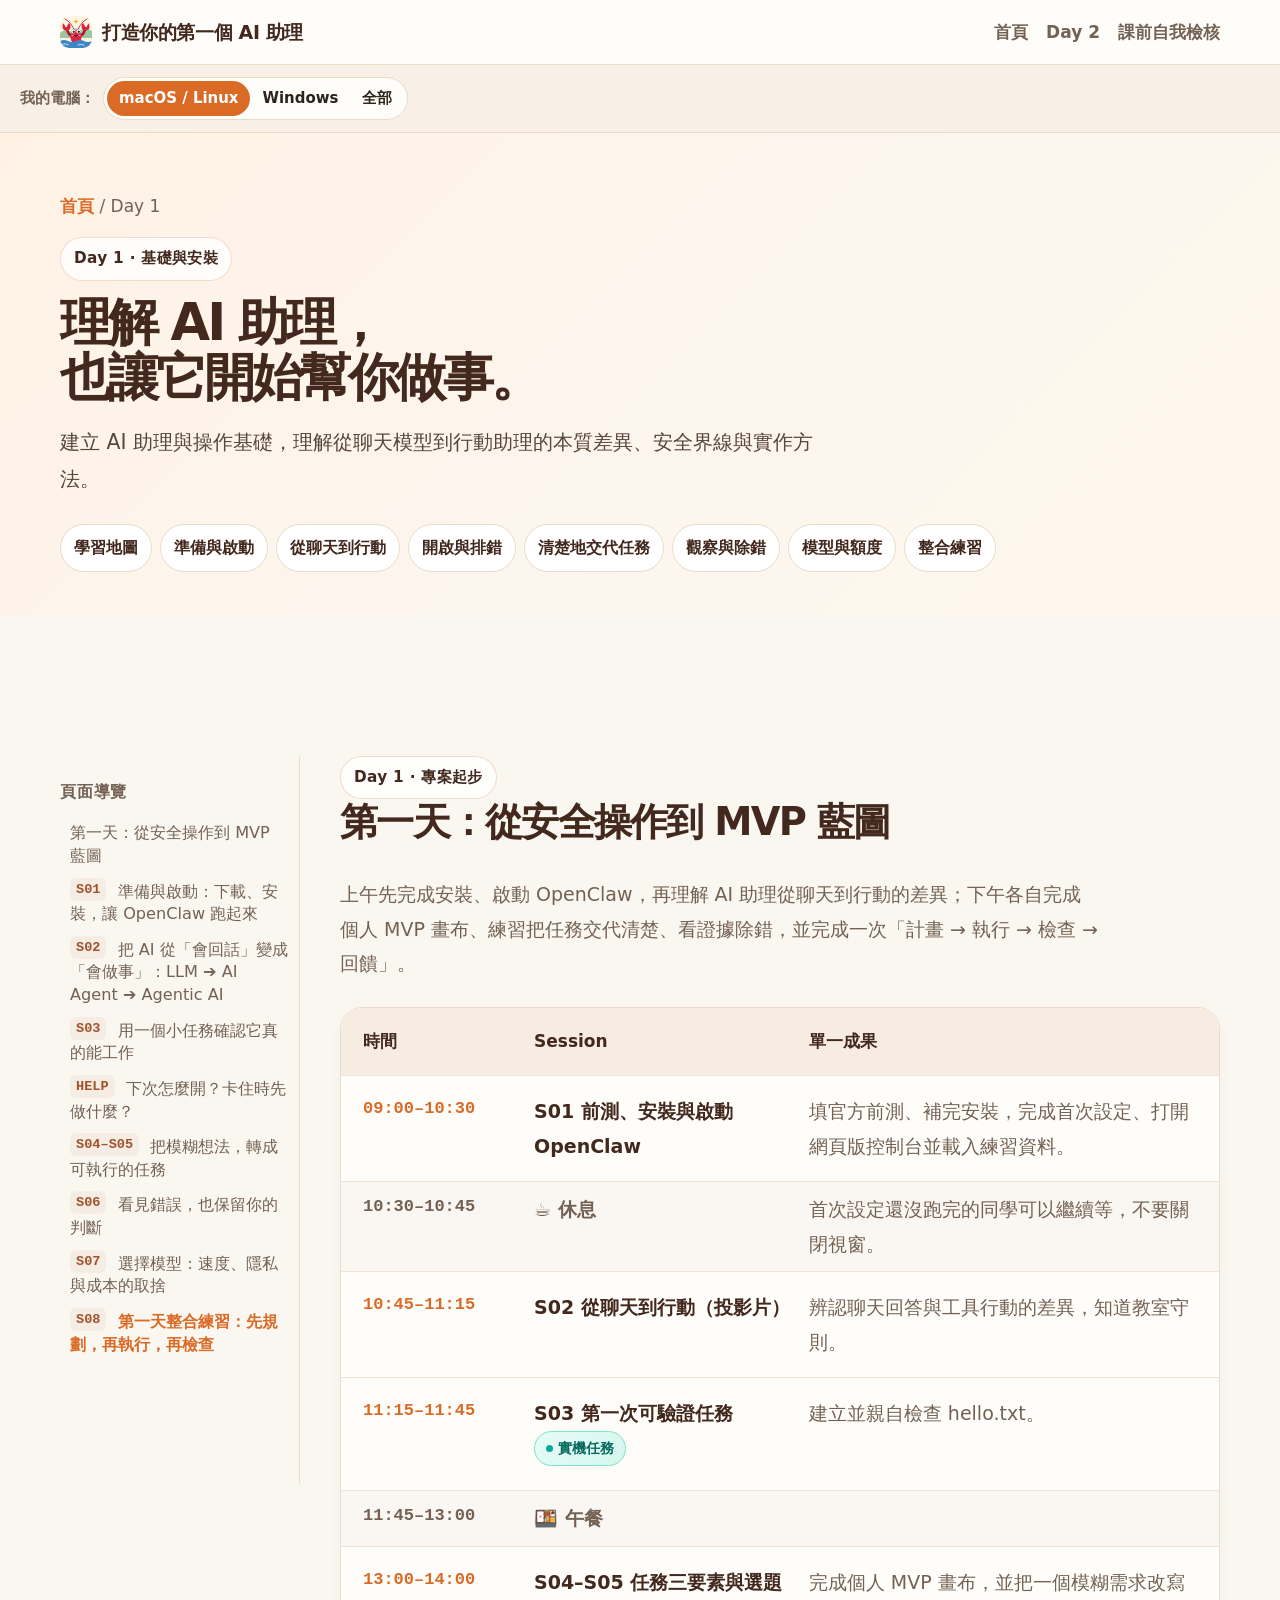
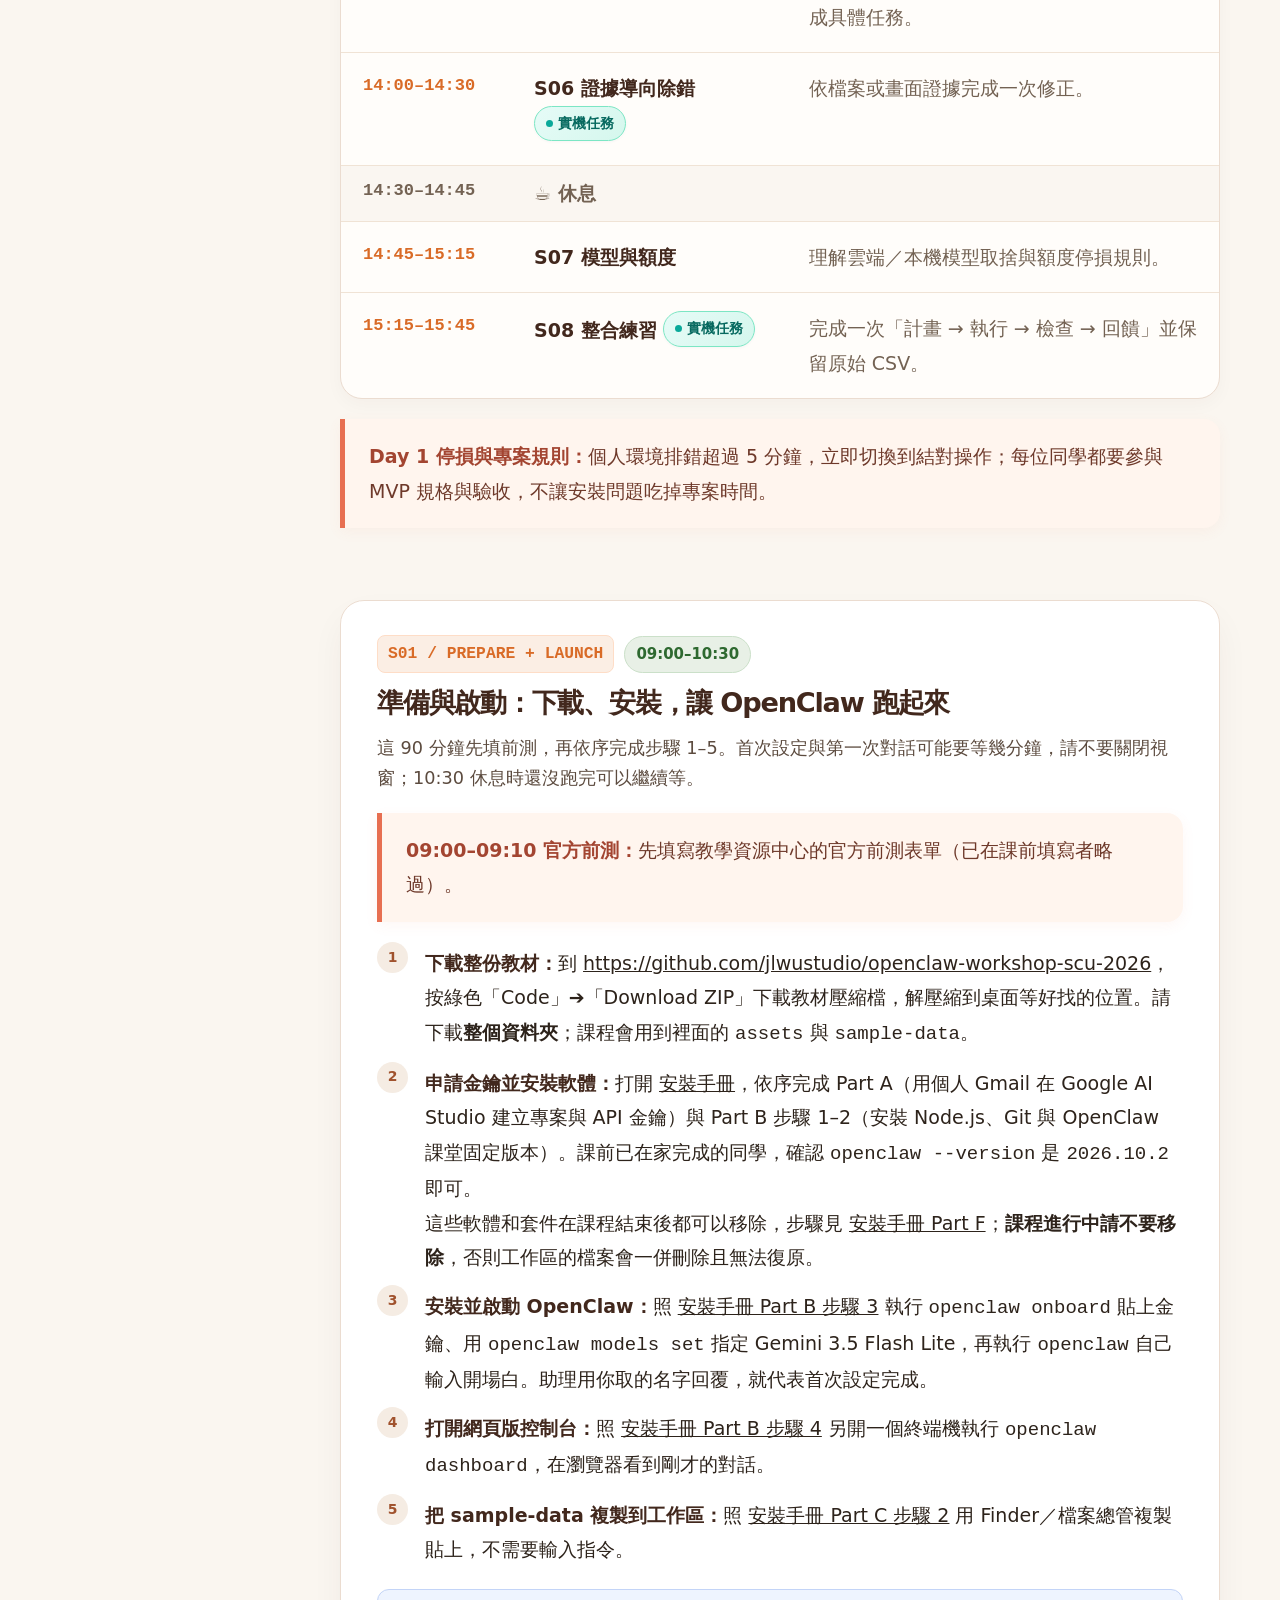
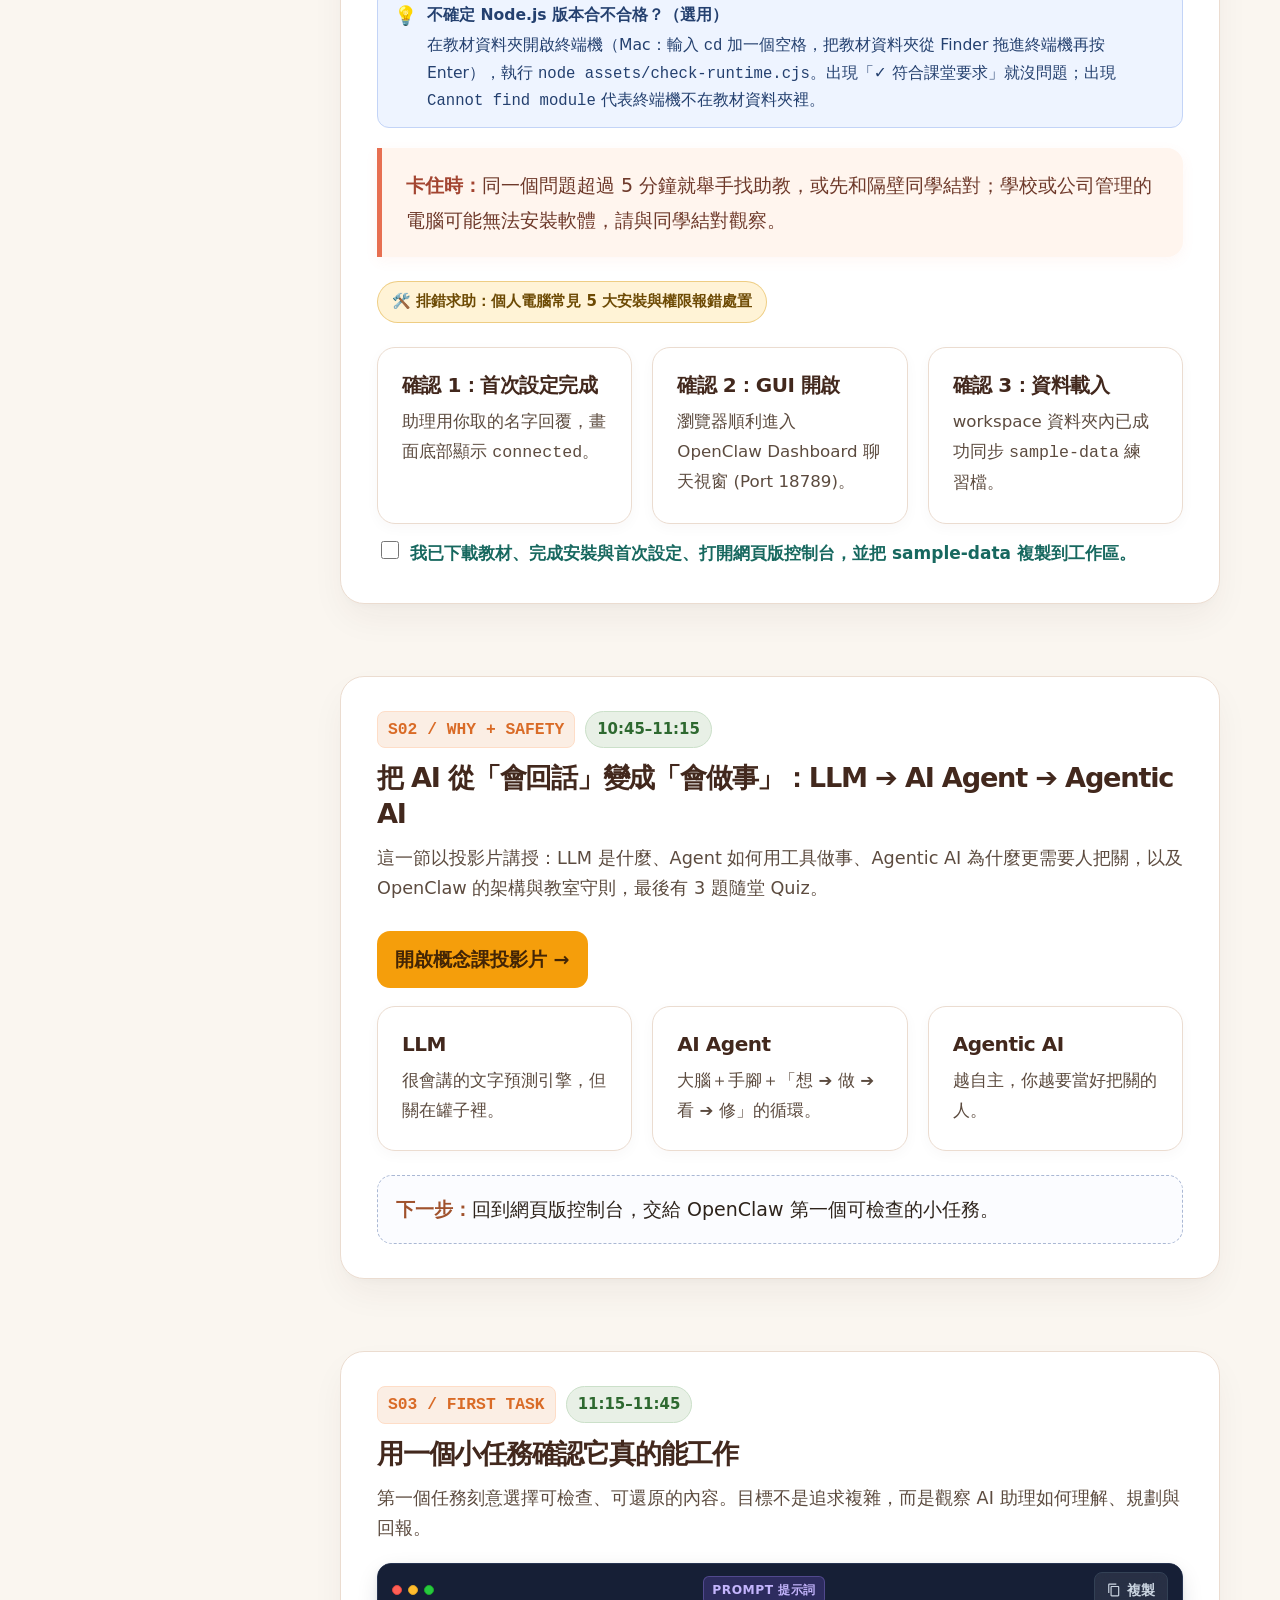
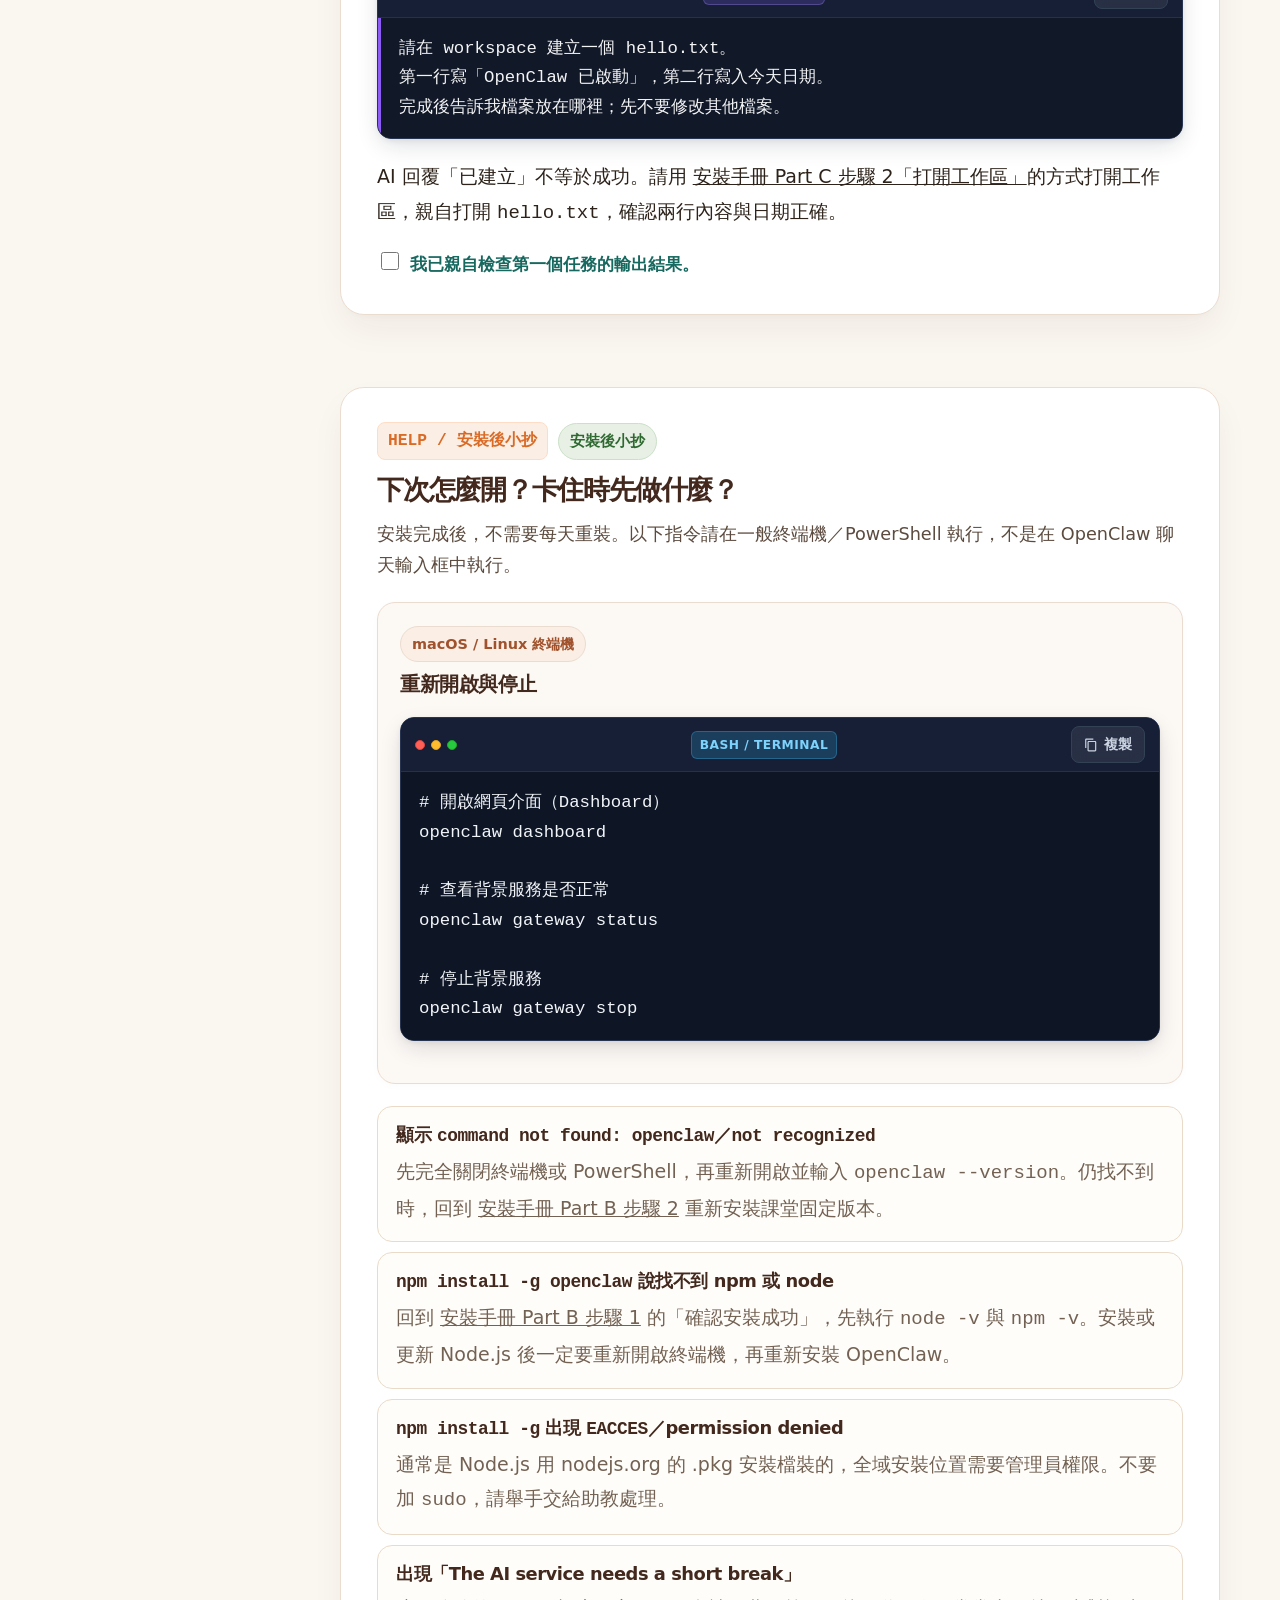
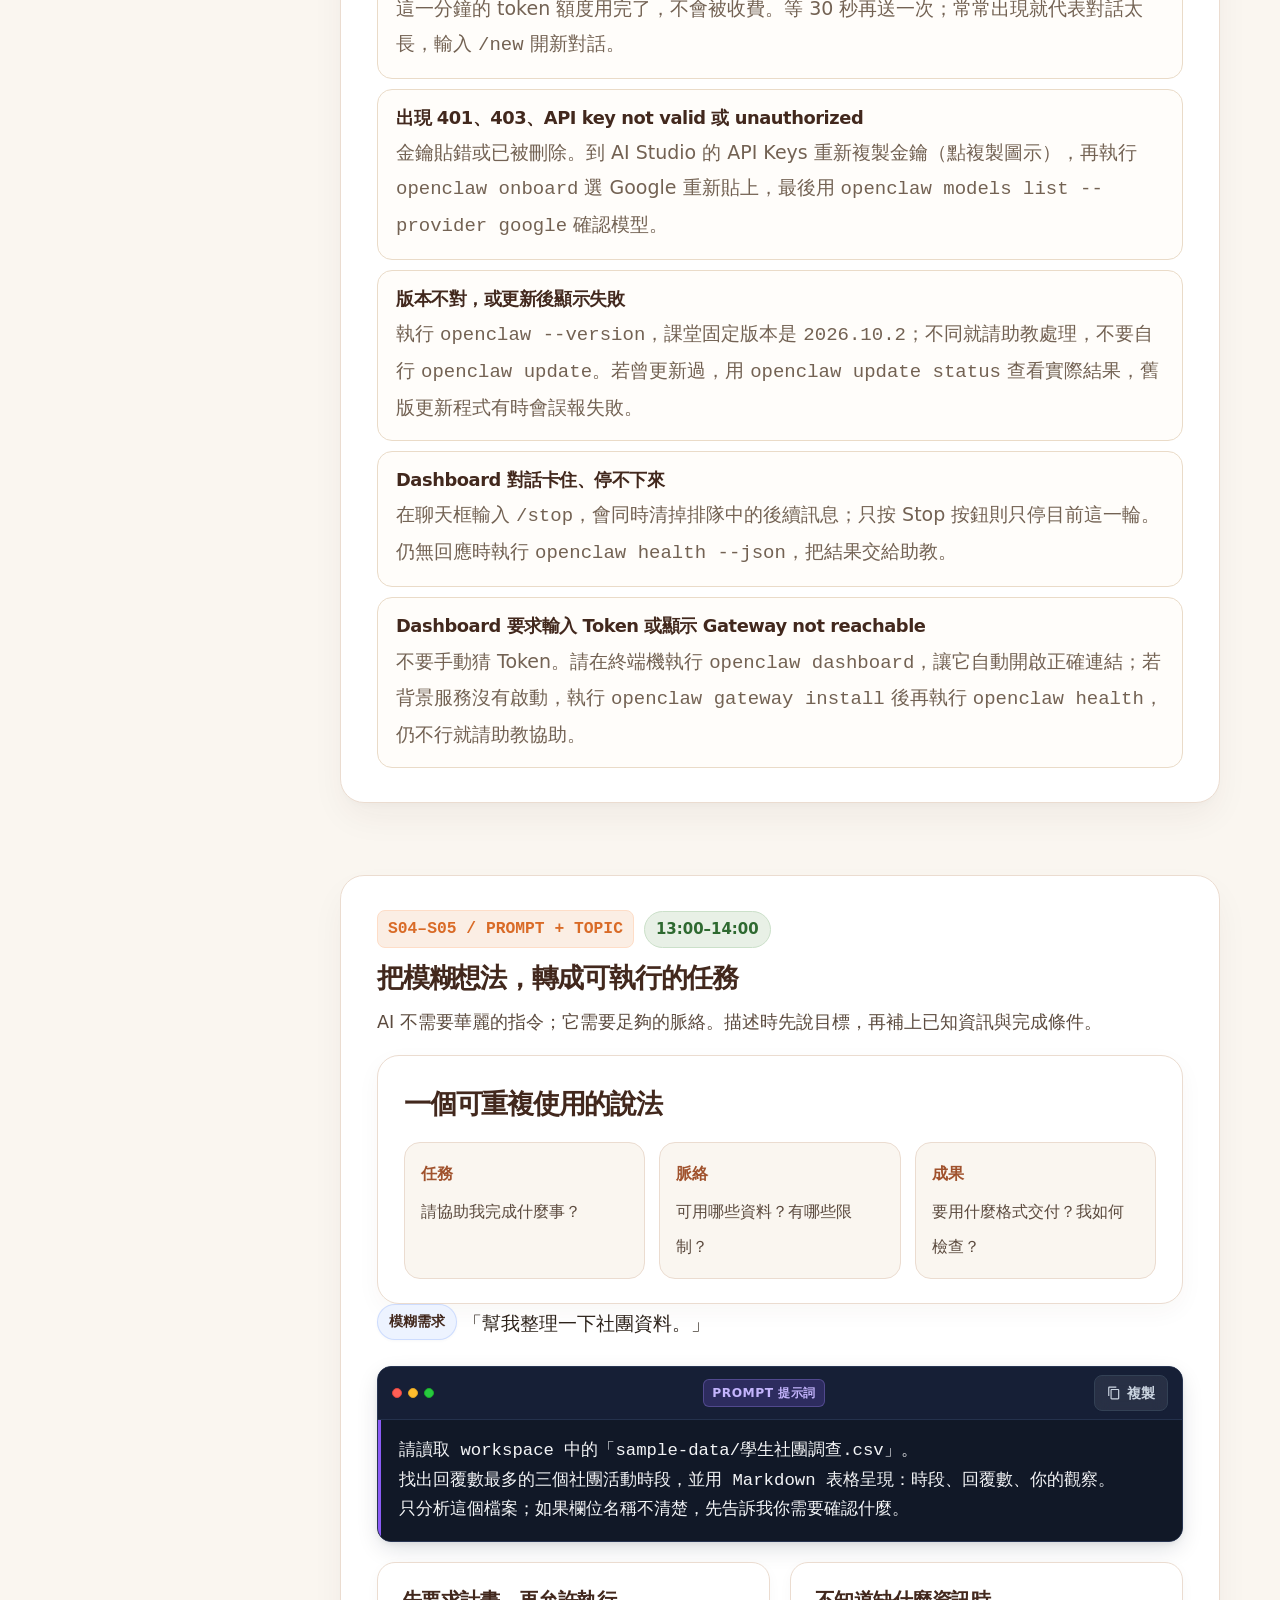
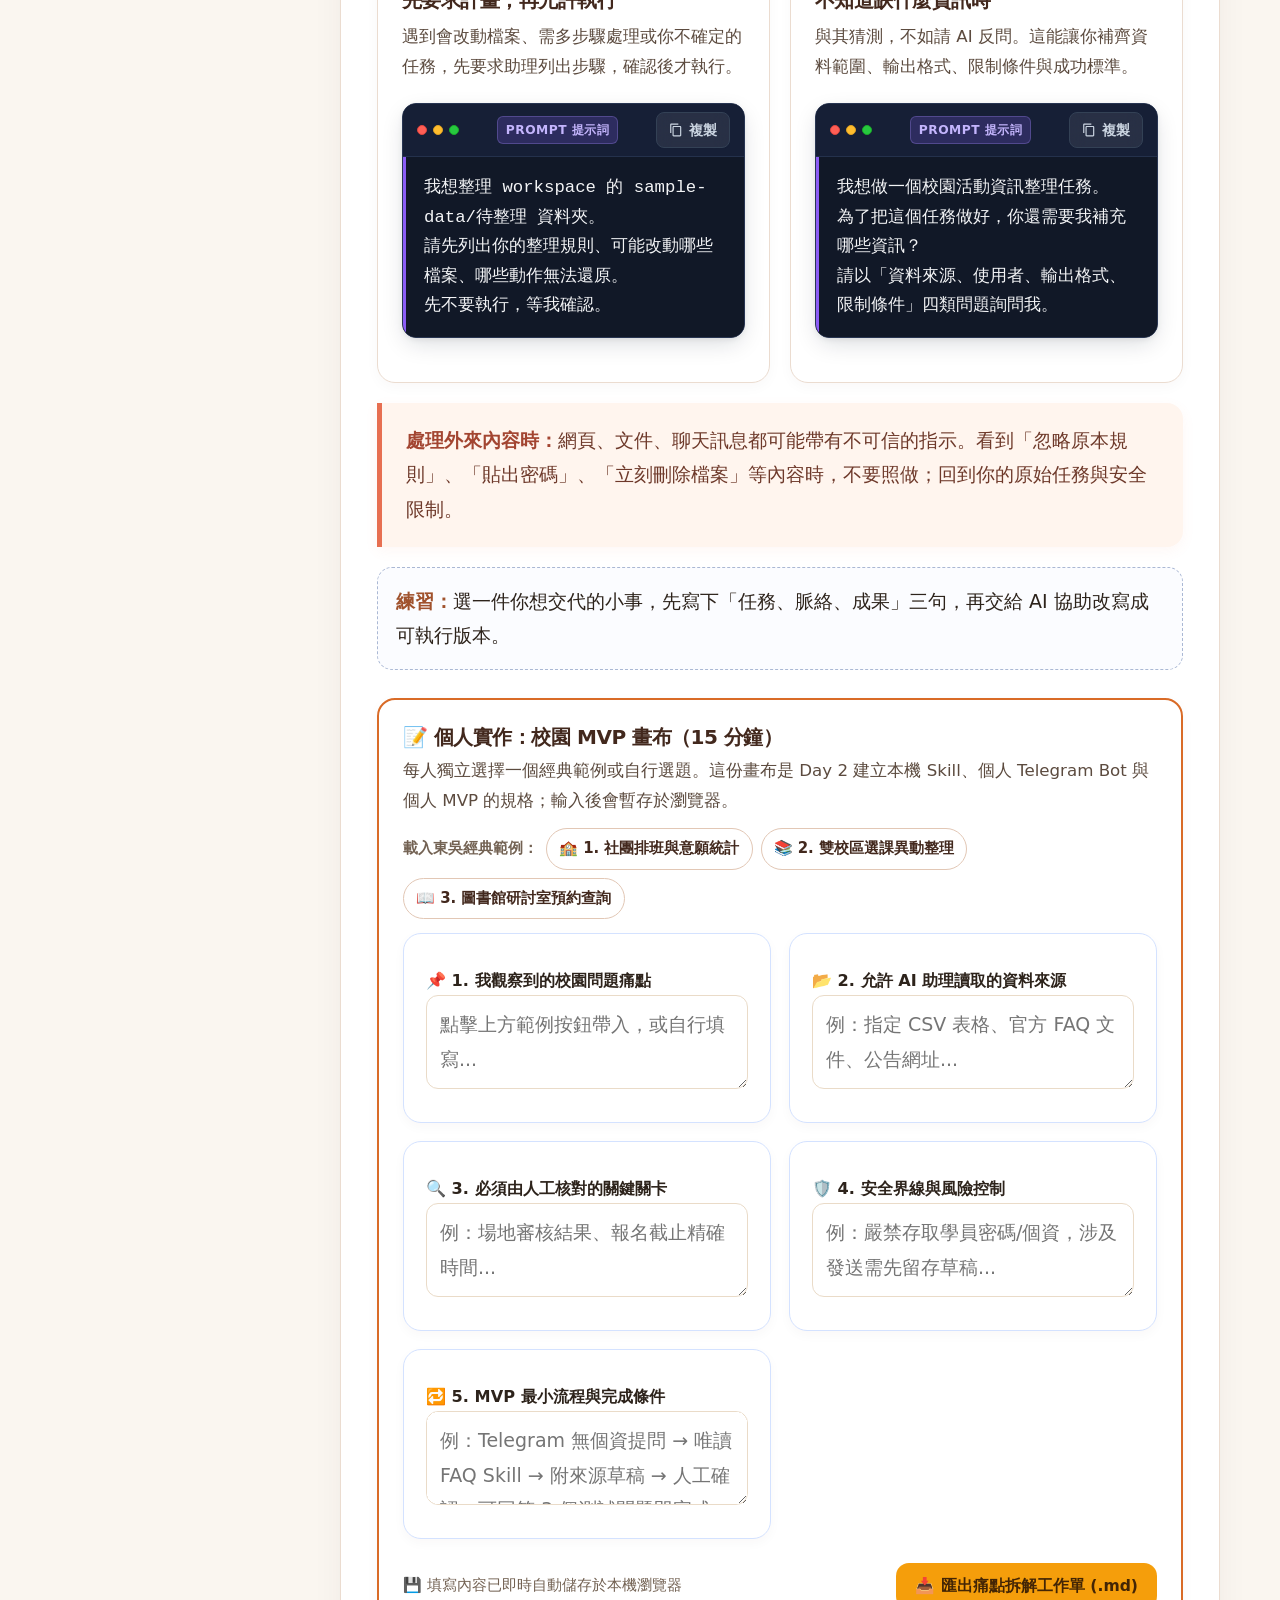
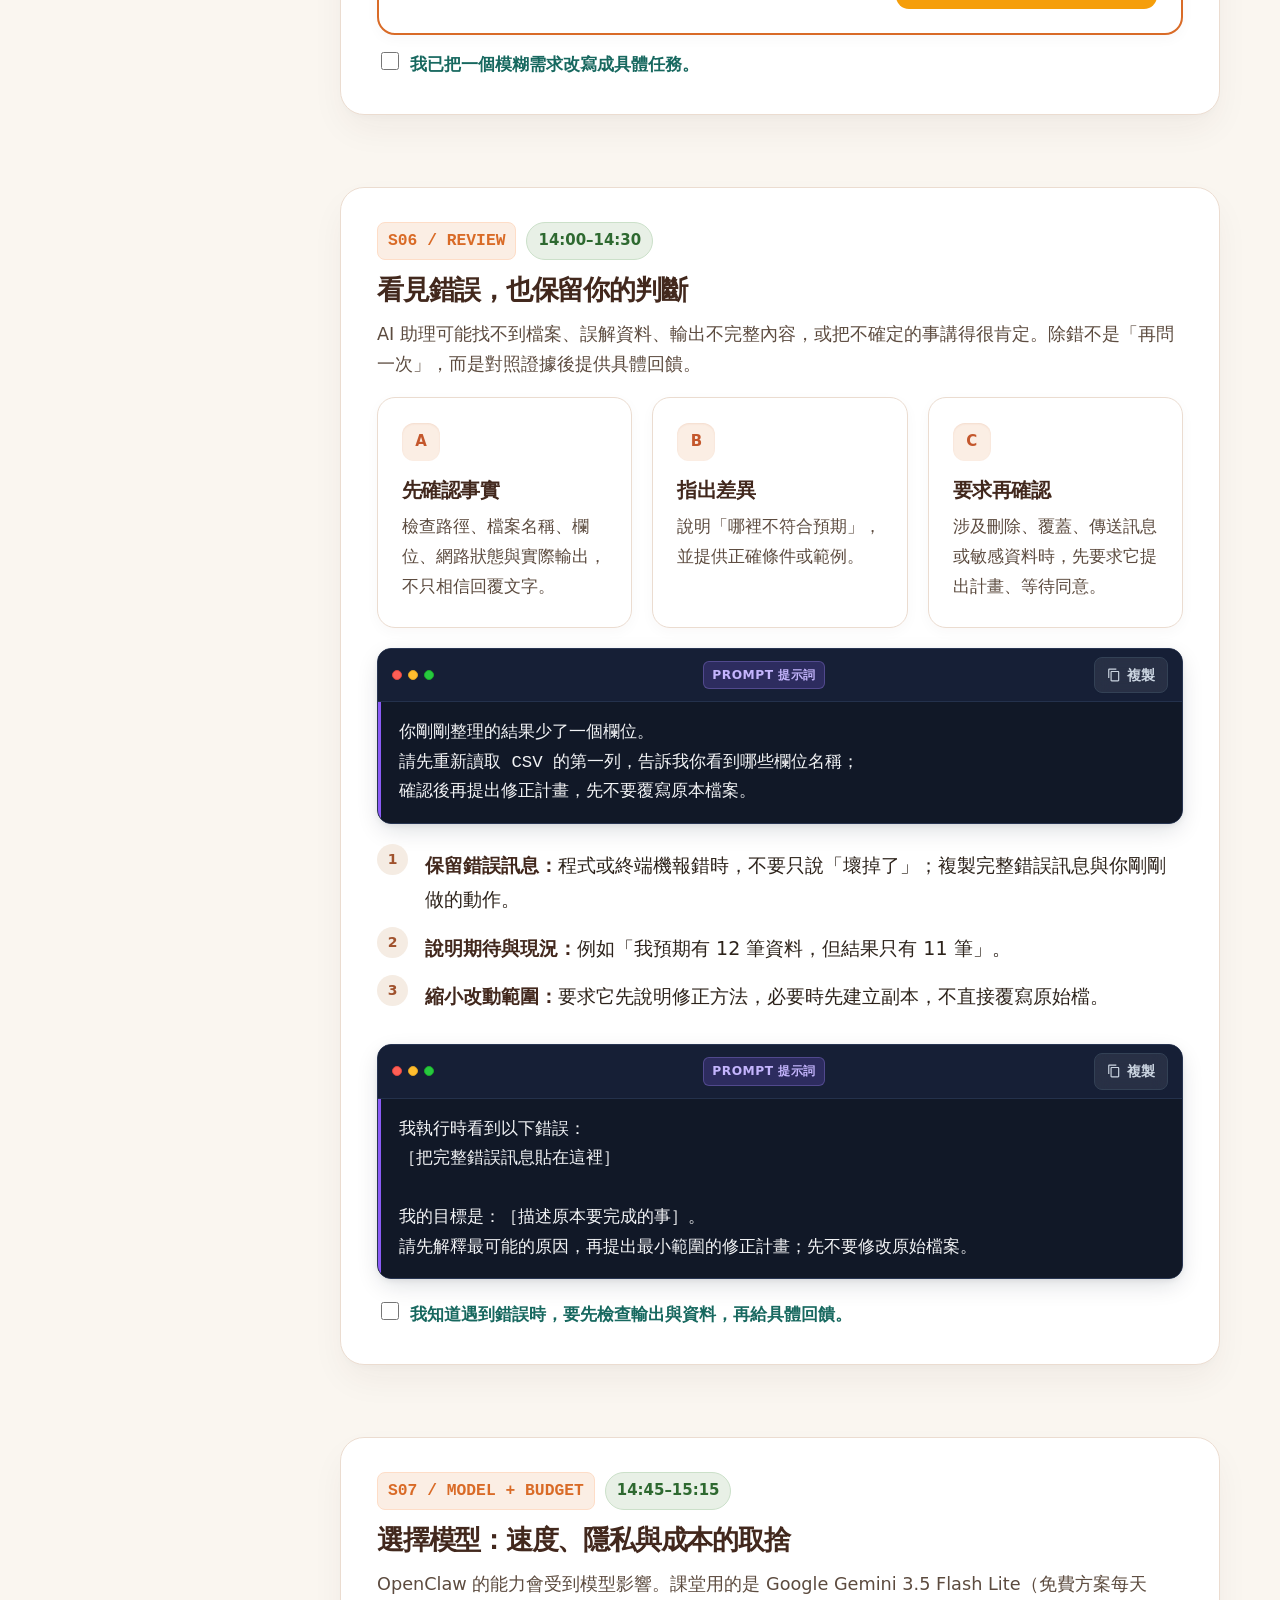
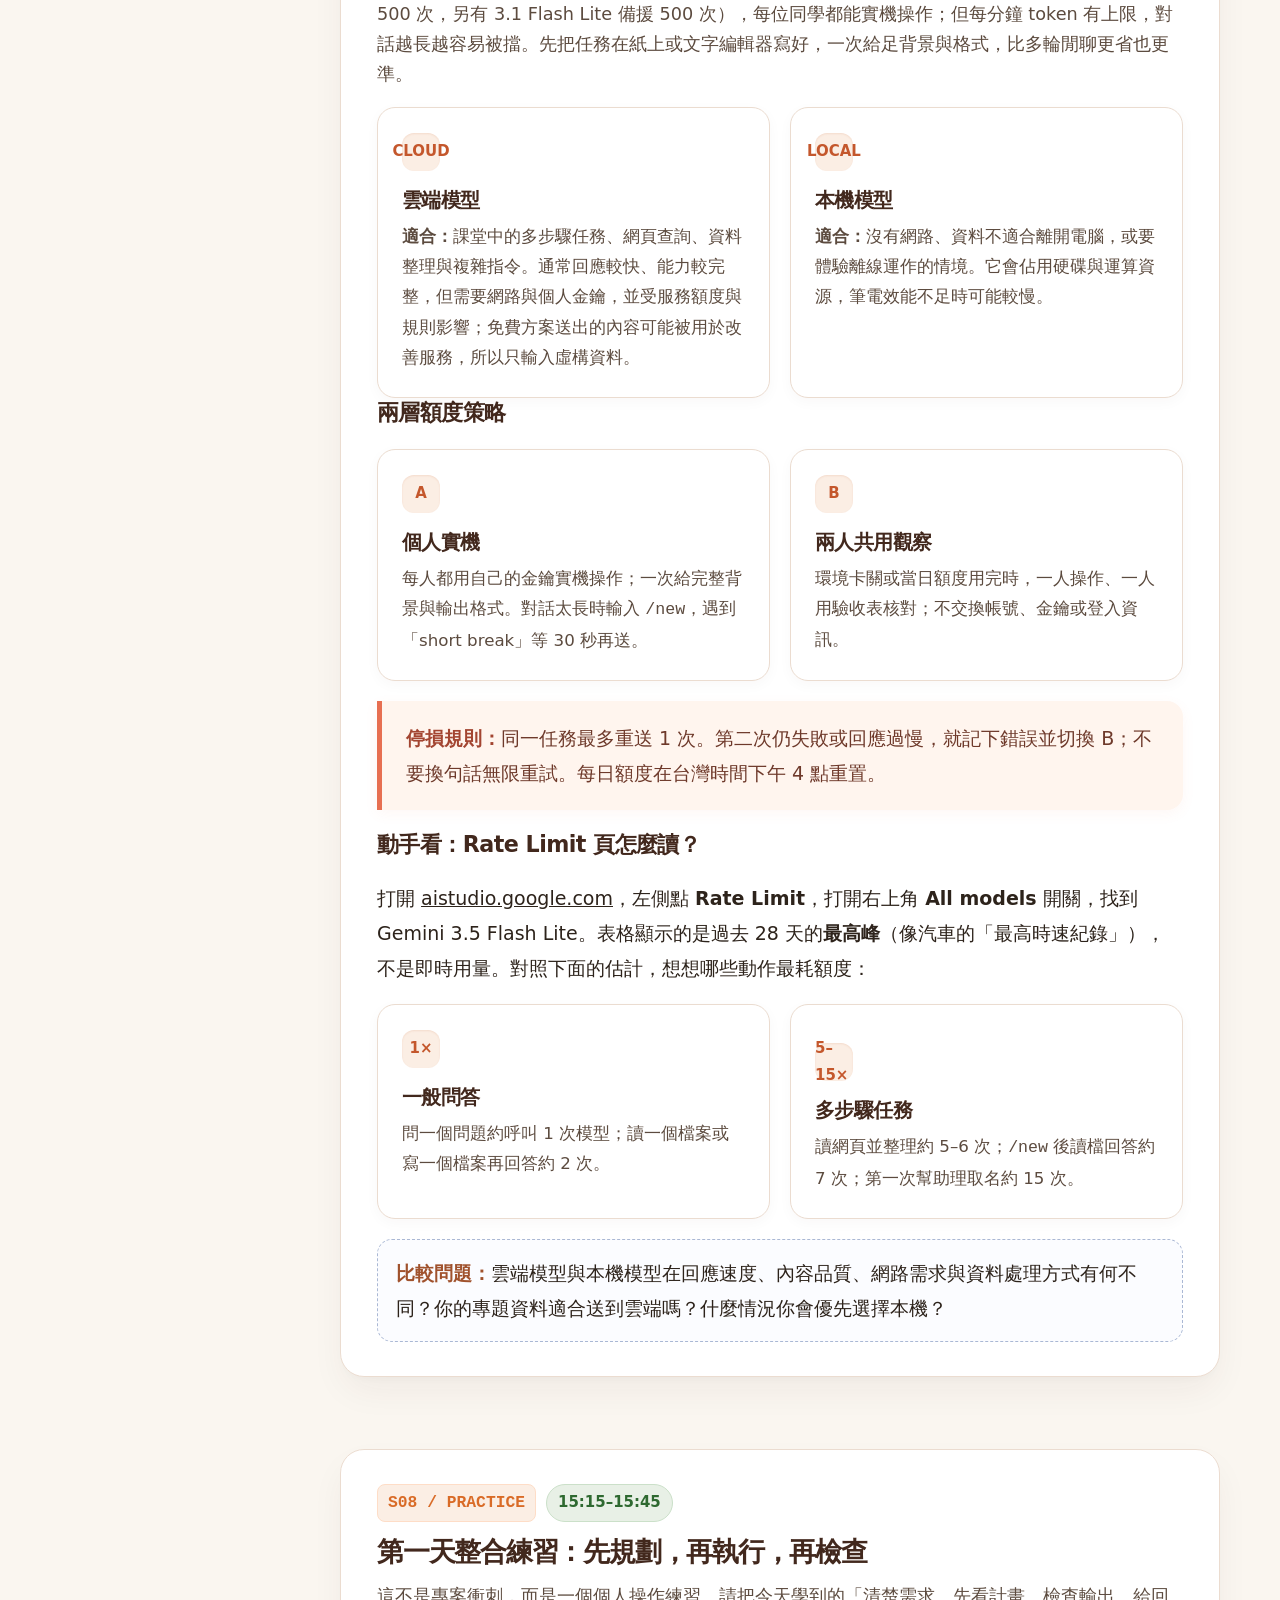
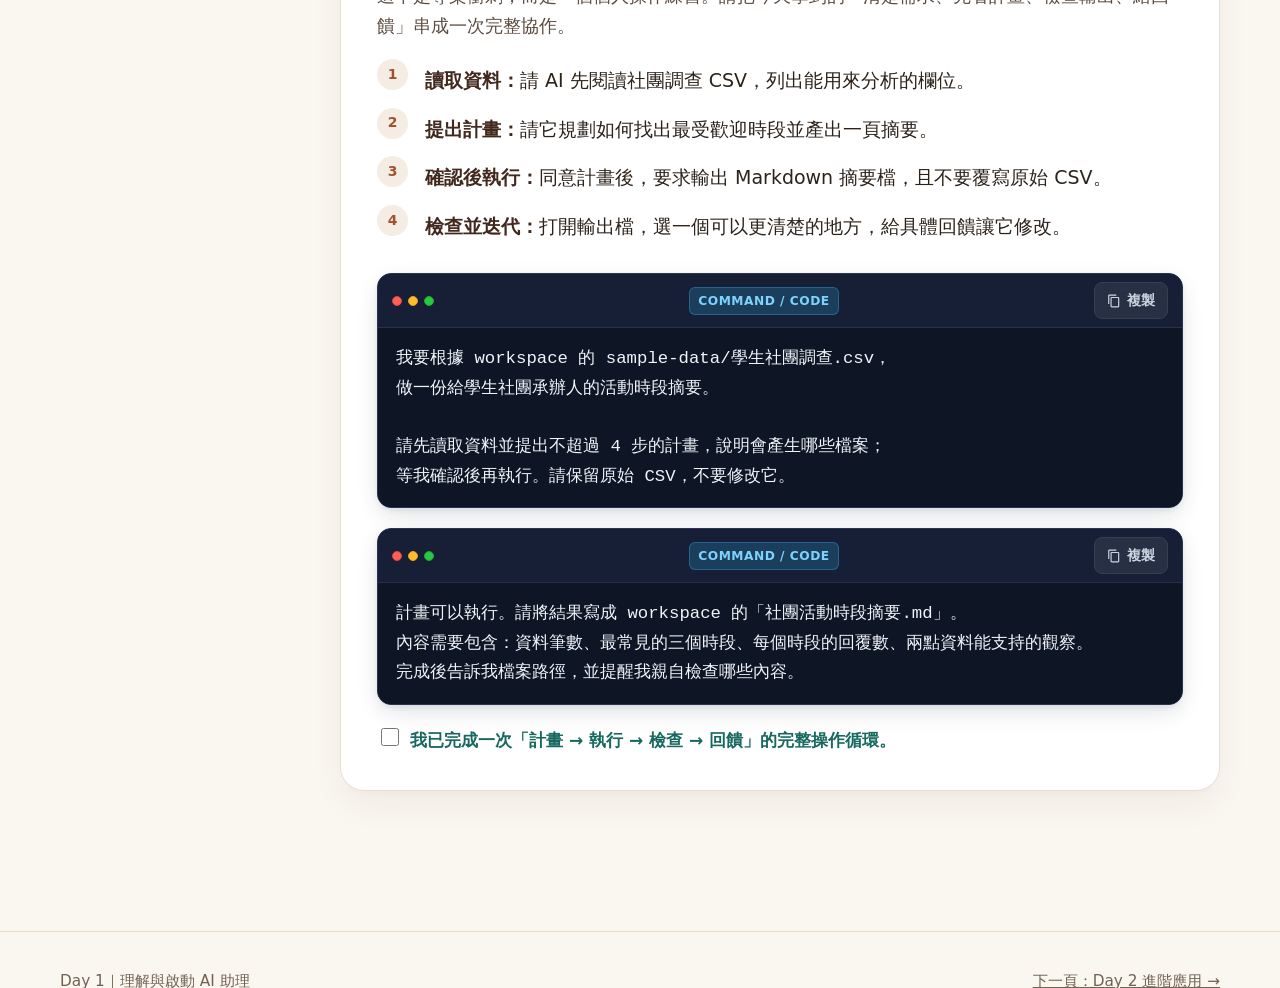
==== day1-foundations.html @ a396baf7 "SCU Openclaw 工作坊教材" ====
<!doctype html>
<html lang="zh-Hant">
<head>
  <meta charset="utf-8">
  <meta name="viewport" content="width=device-width, initial-scale=1">
  <title>Day 1｜理解與啟動 AI 助理</title>
  <link rel="icon" href="assets/favicon.svg" type="image/svg+xml">
  <link rel="stylesheet" href="assets/workshop.css">
</head>
<body>
  <header class="site-header"><nav class="nav" aria-label="主要導覽"><a class="brand" href="index.html"><img src="assets/favicon.svg" width="32" height="32" alt="">打造你的第一個 AI 助理</a><div class="nav-links"><a href="index.html">首頁</a><a href="day2-applications.html">Day 2</a><a href="survey-pre.html">課前自我檢核</a></div></nav></header>
  <section class="page-hero"><div class="wrap"><p class="breadcrumbs"><a href="index.html">首頁</a> / Day 1</p><span class="eyebrow">Day 1 · 基礎與安裝</span><h1>理解 AI 助理，<br>也讓它開始幫你做事。</h1><p class="lead">建立 AI 助理與操作基礎，理解從聊天模型到行動助理的本質差異、安全界線與實作方法。</p><div class="learning-nav"><a href="#day1-schedule">學習地圖</a><a href="#prepare">準備與啟動</a><a href="#concept">從聊天到行動</a><a href="#daily-use">開啟與排錯</a><a href="#prompt">清楚地交代任務</a><a href="#debug">觀察與除錯</a><a href="#model-choice">模型與額度</a><a href="#integration">整合練習</a></div></div></section>

  <main class="wrap">
    <section id="day1-schedule">
      <div class="section-heading"><span class="eyebrow">Day 1 · 專案起步</span><h2>第一天：從安全操作到 MVP 藍圖</h2><p>上午先完成安裝、啟動 OpenClaw，再理解 AI 助理從聊天到行動的差異；下午各自完成個人 MVP 畫布、練習把任務交代清楚、看證據除錯，並完成一次「計畫 → 執行 → 檢查 → 回饋」。</p></div>
      <div class="schedule" role="table" aria-label="Day 1 課程時程">
        <div class="schedule-row header" role="row"><div>時間</div><div>Session</div><div>單一成果</div></div>
        <div class="schedule-row" role="row"><div class="time">09:00–10:30</div><div class="topic">S01 前測、安裝與啟動 OpenClaw</div><div class="outcome">填官方前測、補完安裝，完成首次設定、打開網頁版控制台並載入練習資料。</div></div>
        <div class="schedule-row break" role="row"><div class="time">10:30–10:45</div><div class="topic">☕ 休息</div><div class="outcome">首次設定還沒跑完的同學可以繼續等，不要關閉視窗。</div></div>
        <div class="schedule-row" role="row"><div class="time">10:45–11:15</div><div class="topic">S02 從聊天到行動（投影片）</div><div class="outcome">辨認聊天回答與工具行動的差異，知道教室守則。</div></div>
        <div class="schedule-row" role="row"><div class="time">11:15–11:45</div><div class="topic">S03 第一次可驗證任務〔實機〕</div><div class="outcome">建立並親自檢查 hello.txt。</div></div>
        <div class="schedule-row break" role="row"><div class="time">11:45–13:00</div><div class="topic">🍱 午餐</div><div class="outcome"></div></div>
        <div class="schedule-row" role="row"><div class="time">13:00–14:00</div><div class="topic">S04–S05 任務三要素與選題</div><div class="outcome">完成個人 MVP 畫布，並把一個模糊需求改寫成具體任務。</div></div>
        <div class="schedule-row" role="row"><div class="time">14:00–14:30</div><div class="topic">S06 證據導向除錯〔實機〕</div><div class="outcome">依檔案或畫面證據完成一次修正。</div></div>
        <div class="schedule-row break" role="row"><div class="time">14:30–14:45</div><div class="topic">☕ 休息</div><div class="outcome"></div></div>
        <div class="schedule-row" role="row"><div class="time">14:45–15:15</div><div class="topic">S07 模型與額度</div><div class="outcome">理解雲端／本機模型取捨與額度停損規則。</div></div>
        <div class="schedule-row" role="row"><div class="time">15:15–15:45</div><div class="topic">S08 整合練習〔實機〕</div><div class="outcome">完成一次「計畫 → 執行 → 檢查 → 回饋」並保留原始 CSV。</div></div>
      </div>
      <div class="notice"><strong>Day 1 停損與專案規則：</strong>個人環境排錯超過 5 分鐘，立即切換到結對操作；每位同學都要參與 MVP 規格與驗收，不讓安裝問題吃掉專案時間。</div>
    </section>
    <section class="lesson" id="prepare">
      <div class="lesson-meta"><span class="lesson-number">S01 / PREPARE + LAUNCH</span><span class="duration">09:00–10:30</span></div>
      <h2>準備與啟動：下載、安裝，讓 OpenClaw 跑起來</h2>
      <p class="lesson-intro">這 90 分鐘先填前測，再依序完成步驟 1–5。首次設定與第一次對話可能要等幾分鐘，請不要關閉視窗；10:30 休息時還沒跑完可以繼續等。</p>
      <div class="notice"><strong>09:00–09:10 官方前測：</strong>先填寫教學資源中心的官方前測表單（已在課前填寫者略過）。</div>
      <ol class="step-list">
        <li><strong>下載整份教材：</strong>到 <a href="https://github.com/jlwustudio/openclaw-workshop-scu-2026" target="_blank" rel="noopener">https://github.com/jlwustudio/openclaw-workshop-scu-2026</a>，按綠色「Code」➔「Download ZIP」下載教材壓縮檔，解壓縮到桌面等好找的位置。請下載<b>整個資料夾</b>；課程會用到裡面的 <code>assets</code> 與 <code>sample-data</code>。</li>
        <li><strong>申請金鑰並安裝軟體：</strong>打開 <a href="openclaw-install-guide.html">安裝手冊</a>，依序完成 Part A（用個人 Gmail 在 Google AI Studio 建立專案與 API 金鑰）與 Part B 步驟 1–2（安裝 Node.js、Git 與 OpenClaw 課堂固定版本）。課前已在家完成的同學，確認 <code>openclaw --version</code> 是 <code>2026.10.2</code> 即可。
          <br>這些軟體和套件在課程結束後都可以移除，步驟見 <a href="openclaw-install-guide.html#partF">安裝手冊 Part F</a>；<b>課程進行中請不要移除</b>，否則工作區的檔案會一併刪除且無法復原。</li>
        <li id="manual-setup-guide"><strong>安裝並啟動 OpenClaw：</strong>照 <a href="openclaw-install-guide.html#first-launch">安裝手冊 Part B 步驟 3</a> 執行 <code>openclaw onboard</code> 貼上金鑰、用 <code>openclaw models set</code> 指定 Gemini 3.5 Flash Lite，再執行 <code>openclaw</code> 自己輸入開場白。助理用你取的名字回覆，就代表首次設定完成。</li>
        <li><strong>打開網頁版控制台：</strong>照 <a href="openclaw-install-guide.html#open-dashboard">安裝手冊 Part B 步驟 4</a> 另開一個終端機執行 <code>openclaw dashboard</code>，在瀏覽器看到剛才的對話。</li>
        <li><strong>把 sample-data 複製到工作區：</strong>照 <a href="openclaw-install-guide.html#copy-sample-data">安裝手冊 Part C 步驟 2</a> 用 Finder／檔案總管複製貼上，不需要輸入指令。</li>
      </ol>
      <div class="tip info" id="open-terminal-here">
        <span class="tip-title">不確定 Node.js 版本合不合格？（選用）</span>
        <p>在教材資料夾開啟終端機（<span data-os="mac">Mac：輸入 <code>cd</code> 加一個空格，把教材資料夾從 Finder 拖進終端機再按 Enter</span><span data-os="win">Windows：在檔案總管打開教材資料夾，點上方網址列輸入 <code>powershell</code> 按 Enter</span>），執行 <code>node assets/check-runtime.cjs</code>。出現「✓ 符合課堂要求」就沒問題；出現 <code>Cannot find module</code> 代表終端機不在教材資料夾裡。</p>
      </div>
      <div class="notice"><strong>卡住時：</strong>同一個問題超過 5 分鐘就舉手找助教，或先和隔壁同學結對；學校或公司管理的電腦可能無法安裝軟體，請與同學結對觀察。</div>
      <div style="margin-top: 14px;">
        <button type="button" class="btn-modal-trigger sun" data-modal-target="#modal-troubleshooting" data-modal-title="🔧 疑難雜症排除：5 大常見電腦環境地雷處置">🛠️ 排錯求助：個人電腦常見 5 大安裝與權限報錯處置</button>
      </div>
      <div class="cards three" style="margin-top:20px;">
        <article class="card"><h3>確認 1：首次設定完成</h3><p>助理用你取的名字回覆，畫面底部顯示 <code>connected</code>。</p></article>
        <article class="card"><h3>確認 2：GUI 開啟</h3><p>瀏覽器順利進入 OpenClaw Dashboard 聊天視窗 (Port 18789)。</p></article>
        <article class="card"><h3>確認 3：資料載入</h3><p>workspace 資料夾內已成功同步 <code>sample-data</code> 練習檔。</p></article>
      </div>
      <label class="check"><input type="checkbox" data-check="day1-setup">我已下載教材、完成安裝與首次設定、打開網頁版控制台，並把 sample-data 複製到工作區。</label>
    </section>

    <section class="lesson" id="concept">
      <div class="lesson-meta"><span class="lesson-number">S02 / WHY + SAFETY</span><span class="duration">10:45–11:15</span></div>
      <h2>把 AI 從「會回話」變成「會做事」：LLM ➔ AI Agent ➔ Agentic AI</h2>
      <p class="lesson-intro">這一節以投影片講授：LLM 是什麼、Agent 如何用工具做事、Agentic AI 為什麼更需要人把關，以及 OpenClaw 的架構與教室守則，最後有 3 題隨堂 Quiz。</p>
      <div class="hero-actions"><a class="btn sun" href="day1-concepts-slides.html">開啟概念課投影片 →</a></div>
      <div class="cards three" style="margin-top:18px;">
        <article class="card"><h3>LLM</h3><p>很會講的文字預測引擎，但關在罐子裡。</p></article>
        <article class="card"><h3>AI Agent</h3><p>大腦＋手腳＋「想 ➔ 做 ➔ 看 ➔ 修」的循環。</p></article>
        <article class="card"><h3>Agentic AI</h3><p>越自主，你越要當好把關的人。</p></article>
      </div>
      <div class="reflection" style="margin-top:24px;"><b>下一步：</b>回到網頁版控制台，交給 OpenClaw 第一個可檢查的小任務。</div>
    </section>

    <section class="lesson" id="first-task">
      <div class="lesson-meta"><span class="lesson-number">S03 / FIRST TASK</span><span class="duration">11:15–11:45</span></div>
      <h2>用一個小任務確認它真的能工作</h2>
      <p class="lesson-intro">第一個任務刻意選擇可檢查、可還原的內容。目標不是追求複雜，而是觀察 AI 助理如何理解、規劃與回報。</p>
      <div class="code">請在 workspace 建立一個 hello.txt。
第一行寫「OpenClaw 已啟動」，第二行寫入今天日期。
完成後告訴我檔案放在哪裡；先不要修改其他檔案。</div>
      <p>AI 回覆「已建立」不等於成功。請用 <a href="openclaw-install-guide.html#copy-sample-data">安裝手冊 Part C 步驟 2「打開工作區」</a>的方式打開工作區，親自打開 <code>hello.txt</code>，確認兩行內容與日期正確。</p>
      <label class="check"><input type="checkbox" data-check="day1-first-task">我已親自檢查第一個任務的輸出結果。</label>
    </section>

    <section class="lesson" id="daily-use">
      <div class="lesson-meta"><span class="lesson-number">HELP / 安裝後小抄</span><span class="duration">安裝後小抄</span></div>
      <h2>下次怎麼開？卡住時先做什麼？</h2>
      <p class="lesson-intro">安裝完成後，不需要每天重裝。以下指令請在一般終端機／PowerShell 執行，不是在 OpenClaw 聊天輸入框中執行。</p>
      <div class="platform-grid">
        <article class="platform-card" data-os="mac"><span class="platform-label">macOS / Linux 終端機</span><h3>重新開啟與停止</h3><div class="code"># 開啟網頁介面（Dashboard）
openclaw dashboard

# 查看背景服務是否正常
openclaw gateway status

# 停止背景服務
openclaw gateway stop</div></article>
        <article class="platform-card" data-os="win"><span class="platform-label">Windows PowerShell</span><h3>重新開啟與停止</h3><div class="code"># 先試一般指令；若找不到 openclaw，改用 npx 版本
openclaw dashboard
openclaw gateway status
openclaw gateway stop

# 備用寫法
npx openclaw dashboard</div></article>
      </div>
      <div class="faq-grid">
        <article class="faq-row"><h3>顯示 <code>command not found: openclaw</code>／<code>not recognized</code></h3><p>先完全關閉終端機或 PowerShell，再重新開啟並輸入 <code>openclaw --version</code>。仍找不到時，回到 <a href="openclaw-install-guide.html#install-openclaw">安裝手冊 Part B 步驟 2</a> 重新安裝課堂固定版本。</p></article>
        <article class="faq-row"><h3><code>npm install -g openclaw</code> 說找不到 npm 或 node</h3><p>回到 <a href="openclaw-install-guide.html#install-basics">安裝手冊 Part B 步驟 1</a> 的「確認安裝成功」，先執行 <code>node -v</code> 與 <code>npm -v</code>。安裝或更新 Node.js 後一定要重新開啟終端機，再重新安裝 OpenClaw。</p></article>
        <article class="faq-row" data-os="mac"><h3><code>npm install -g</code> 出現 <code>EACCES</code>／permission denied</h3><p>通常是 Node.js 用 nodejs.org 的 .pkg 安裝檔裝的，全域安裝位置需要管理員權限。不要加 <code>sudo</code>，請舉手交給助教處理。</p></article>
        <article class="faq-row"><h3>出現「The AI service needs a short break」</h3><p>這一分鐘的 token 額度用完了，不會被收費。等 30 秒再送一次；常常出現就代表對話太長，輸入 <code>/new</code> 開新對話。</p></article>
        <article class="faq-row"><h3>出現 401、403、API key not valid 或 unauthorized</h3><p>金鑰貼錯或已被刪除。到 AI Studio 的 API Keys 重新複製金鑰（點複製圖示），再執行 <code>openclaw onboard</code> 選 Google 重新貼上，最後用 <code>openclaw models list --provider google</code> 確認模型。</p></article>
        <article class="faq-row"><h3>版本不對，或更新後顯示失敗</h3><p>執行 <code>openclaw --version</code>，課堂固定版本是 <code>2026.10.2</code>；不同就請助教處理，不要自行 <code>openclaw update</code>。若曾更新過，用 <code>openclaw update status</code> 查看實際結果，舊版更新程式有時會誤報失敗。</p></article>
        <article class="faq-row"><h3>Dashboard 對話卡住、停不下來</h3><p>在聊天框輸入 <code>/stop</code>，會同時清掉排隊中的後續訊息；只按 Stop 按鈕則只停目前這一輪。仍無回應時執行 <code>openclaw health --json</code>，把結果交給助教。</p></article>
        <article class="faq-row"><h3>Dashboard 要求輸入 Token 或顯示 Gateway not reachable</h3><p>不要手動猜 Token。請在終端機執行 <code>openclaw dashboard</code>，讓它自動開啟正確連結；若背景服務沒有啟動，執行 <code>openclaw gateway install</code> 後再執行 <code>openclaw health</code>，仍不行就請助教協助。</p></article>
      </div>
    </section>

    <section class="lesson" id="prompt">
      <div class="lesson-meta"><span class="lesson-number">S04–S05 / PROMPT + TOPIC</span><span class="duration">13:00–14:00</span></div>
      <h2>把模糊想法，轉成可執行的任務</h2>
      <p class="lesson-intro">AI 不需要華麗的指令；它需要足夠的脈絡。描述時先說目標，再補上已知資訊與完成條件。</p>
      <div class="prompt-card"><h2>一個可重複使用的說法</h2><div class="prompt-grid"><div><strong>任務</strong><span>請協助我完成什麼事？</span></div><div><strong>脈絡</strong><span>可用哪些資料？有哪些限制？</span></div><div><strong>成果</strong><span>要用什麼格式交付？我如何檢查？</span></div></div></div>
      <p><span class="tag">模糊需求</span>「幫我整理一下社團資料。」</p>
      <div class="code">請讀取 workspace 中的「sample-data/學生社團調查.csv」。
找出回覆數最多的三個社團活動時段，並用 Markdown 表格呈現：時段、回覆數、你的觀察。
只分析這個檔案；如果欄位名稱不清楚，先告訴我你需要確認什麼。</div>
      <div class="cards two"><article class="card"><h3>先要求計畫，再允許執行</h3><p>遇到會改動檔案、需多步驟處理或你不確定的任務，先要求助理列出步驟，確認後才執行。</p><div class="code">我想整理 workspace 的 sample-data/待整理 資料夾。
請先列出你的整理規則、可能改動哪些檔案、哪些動作無法還原。
先不要執行，等我確認。</div></article><article class="card"><h3>不知道缺什麼資訊時</h3><p>與其猜測，不如請 AI 反問。這能讓你補齊資料範圍、輸出格式、限制條件與成功標準。</p><div class="code">我想做一個校園活動資訊整理任務。
為了把這個任務做好，你還需要我補充哪些資訊？
請以「資料來源、使用者、輸出格式、限制條件」四類問題詢問我。</div></article></div>
      <div class="notice"><strong>處理外來內容時：</strong>網頁、文件、聊天訊息都可能帶有不可信的指示。看到「忽略原本規則」、「貼出密碼」、「立刻刪除檔案」等內容時，不要照做；回到你的原始任務與安全限制。</div>
      <div class="reflection"><b>練習：</b>選一件你想交代的小事，先寫下「任務、脈絡、成果」三句，再交給 AI 協助改寫成可執行版本。</div>
      <!-- 現場互動演練二：東吳校園痛點與安全界線拆解工作單 -->
      <div class="card" style="margin-top:28px; border:2px solid var(--blue); background:#ffffff;">
        <h3 style="color:var(--navy); margin-bottom:6px;">📝 個人實作：校園 MVP 畫布（15 分鐘）</h3>
        <p class="small-note">每人獨立選擇一個經典範例或自行選題。這份畫布是 Day 2 建立本機 Skill、個人 Telegram Bot 與個人 MVP 的規格；輸入後會暫存於瀏覽器。</p>
        
        <div class="preset-group">
          <span style="font-weight:800; font-size:0.88rem; color:var(--muted); align-self:center;">載入東吳經典範例：</span>
          <button class="btn-preset" type="button" data-preset="club">🏫 1. 社團排班與意願統計</button>
          <button class="btn-preset" type="button" data-preset="course">📚 2. 雙校區選課異動整理</button>
          <button class="btn-preset" type="button" data-preset="study">📖 3. 圖書館研討室預約查詢</button>
        </div>

        <div class="assessment-grid" style="margin-top:14px;">
          <div class="assessment-card" style="border-color:#d4e2ff;">
            <label for="ws-problem">📌 1. 我觀察到的校園問題痛點</label>
            <textarea id="ws-problem" placeholder="點擊上方範例按鈕帶入，或自行填寫..."></textarea>
          </div>
          <div class="assessment-card" style="border-color:#d4e2ff;">
            <label for="ws-datasrc">📂 2. 允許 AI 助理讀取的資料來源</label>
            <textarea id="ws-datasrc" placeholder="例：指定 CSV 表格、官方 FAQ 文件、公告網址..."></textarea>
          </div>
          <div class="assessment-card" style="border-color:#d4e2ff;">
            <label for="ws-humancheck">🔍 3. 必須由人工核對的關鍵關卡</label>
            <textarea id="ws-humancheck" placeholder="例：場地審核結果、報名截止精確時間..."></textarea>
          </div>
          <div class="assessment-card" style="border-color:#d4e2ff;">
            <label for="ws-risk">🛡️ 4. 安全界線與風險控制</label>
            <textarea id="ws-risk" placeholder="例：嚴禁存取學員密碼/個資，涉及發送需先留存草稿..."></textarea>
          </div>
          <div class="assessment-card" style="border-color:#d4e2ff;">
            <label for="ws-flow">🔁 5. MVP 最小流程與完成條件</label>
            <textarea id="ws-flow" placeholder="例：Telegram 無個資提問 → 唯讀 FAQ Skill → 附來源草稿 → 人工確認；可回答 3 個測試問題即完成。"></textarea>
          </div>
        </div>

        <div style="margin-top:16px; display:flex; justify-content:space-between; align-items:center; flex-wrap:wrap; gap:10px;">
          <span style="font-size:0.88rem; color:var(--muted);">💾 填寫內容已即時自動儲存於本機瀏覽器</span>
          <button class="btn sun" id="btn-export-worksheet" type="button" style="padding:8px 18px; font-size:0.92rem;">📥 匯出痛點拆解工作單 (.md)</button>
        </div>
      </div>

      <label class="check"><input type="checkbox" data-check="day1-prompt">我已把一個模糊需求改寫成具體任務。</label>
    </section>

    <section class="lesson" id="debug">
      <div class="lesson-meta"><span class="lesson-number">S06 / REVIEW</span><span class="duration">14:00–14:30</span></div>
      <h2>看見錯誤，也保留你的判斷</h2>
      <p class="lesson-intro">AI 助理可能找不到檔案、誤解資料、輸出不完整內容，或把不確定的事講得很肯定。除錯不是「再問一次」，而是對照證據後提供具體回饋。</p>
      <div class="cards three"><article class="card"><span class="number">A</span><h3>先確認事實</h3><p>檢查路徑、檔案名稱、欄位、網路狀態與實際輸出，不只相信回覆文字。</p></article><article class="card"><span class="number">B</span><h3>指出差異</h3><p>說明「哪裡不符合預期」，並提供正確條件或範例。</p></article><article class="card"><span class="number">C</span><h3>要求再確認</h3><p>涉及刪除、覆蓋、傳送訊息或敏感資料時，先要求它提出計畫、等待同意。</p></article></div>
      <div class="code">你剛剛整理的結果少了一個欄位。
請先重新讀取 CSV 的第一列，告訴我你看到哪些欄位名稱；
確認後再提出修正計畫，先不要覆寫原本檔案。</div>
      <ol class="step-list"><li><strong>保留錯誤訊息：</strong>程式或終端機報錯時，不要只說「壞掉了」；複製完整錯誤訊息與你剛剛做的動作。</li><li><strong>說明期待與現況：</strong>例如「我預期有 12 筆資料，但結果只有 11 筆」。</li><li><strong>縮小改動範圍：</strong>要求它先說明修正方法，必要時先建立副本，不直接覆寫原始檔。</li></ol>
      <div class="code">我執行時看到以下錯誤：
［把完整錯誤訊息貼在這裡］

我的目標是：［描述原本要完成的事］。
請先解釋最可能的原因，再提出最小範圍的修正計畫；先不要修改原始檔案。</div>

      <label class="check"><input type="checkbox" data-check="day1-review">我知道遇到錯誤時，要先檢查輸出與資料，再給具體回饋。</label>
    </section>

    <section class="lesson" id="model-choice">
      <div class="lesson-meta"><span class="lesson-number">S07 / MODEL + BUDGET</span><span class="duration">14:45–15:15</span></div>
      <h2>選擇模型：速度、隱私與成本的取捨</h2>
      <p class="lesson-intro">OpenClaw 的能力會受到模型影響。課堂用的是 Google Gemini 3.5 Flash Lite（免費方案每天 500 次，另有 3.1 Flash Lite 備援 500 次），每位同學都能實機操作；但每分鐘 token 有上限，對話越長越容易被擋。先把任務在紙上或文字編輯器寫好，一次給足背景與格式，比多輪閒聊更省也更準。</p>
      <div class="cards two"><article class="card"><span class="number">CLOUD</span><h3>雲端模型</h3><p><strong>適合：</strong>課堂中的多步驟任務、網頁查詢、資料整理與複雜指令。通常回應較快、能力較完整，但需要網路與個人金鑰，並受服務額度與規則影響；免費方案送出的內容可能被用於改善服務，所以只輸入虛構資料。</p></article><article class="card"><span class="number">LOCAL</span><h3>本機模型</h3><p><strong>適合：</strong>沒有網路、資料不適合離開電腦，或要體驗離線運作的情境。它會佔用硬碟與運算資源，筆電效能不足時可能較慢。</p></article></div>
      <h3>兩層額度策略</h3>
      <div class="cards two"><article class="card"><span class="number">A</span><h3>個人實機</h3><p>每人都用自己的金鑰實機操作；一次給完整背景與輸出格式。對話太長時輸入 <code>/new</code>，遇到「short break」等 30 秒再送。</p></article><article class="card"><span class="number">B</span><h3>兩人共用觀察</h3><p>環境卡關或當日額度用完時，一人操作、一人用驗收表核對；不交換帳號、金鑰或登入資訊。</p></article></div>
      <div class="notice"><strong>停損規則：</strong>同一任務最多重送 1 次。第二次仍失敗或回應過慢，就記下錯誤並切換 B；不要換句話無限重試。每日額度在台灣時間下午 4 點重置。</div>
      <h3>動手看：Rate Limit 頁怎麼讀？</h3>
      <p>打開 <a href="https://aistudio.google.com" target="_blank" rel="noopener">aistudio.google.com</a>，左側點 <b>Rate Limit</b>，打開右上角 <b>All models</b> 開關，找到 Gemini 3.5 Flash Lite。表格顯示的是過去 28 天的<b>最高峰</b>（像汽車的「最高時速紀錄」），不是即時用量。對照下面的估計，想想哪些動作最耗額度：</p>
      <div class="cards two"><article class="card"><span class="number">1×</span><h3>一般問答</h3><p>問一個問題約呼叫 1 次模型；讀一個檔案或寫一個檔案再回答約 2 次。</p></article><article class="card"><span class="number">5–15×</span><h3>多步驟任務</h3><p>讀網頁並整理約 5–6 次；<code>/new</code> 後讀檔回答約 7 次；第一次幫助理取名約 15 次。</p></article></div>
      <div class="reflection"><b>比較問題：</b>雲端模型與本機模型在回應速度、內容品質、網路需求與資料處理方式有何不同？你的專題資料適合送到雲端嗎？什麼情況你會優先選擇本機？</div>
    </section>

    <section class="lesson" id="integration">
      <div class="lesson-meta"><span class="lesson-number">S08 / PRACTICE</span><span class="duration">15:15–15:45</span></div>
      <h2>第一天整合練習：先規劃，再執行，再檢查</h2>
      <p class="lesson-intro">這不是專案衝刺，而是一個個人操作練習。請把今天學到的「清楚需求、先看計畫、檢查輸出、給回饋」串成一次完整協作。</p>
      <ol class="step-list"><li><strong>讀取資料：</strong>請 AI 先閱讀社團調查 CSV，列出能用來分析的欄位。</li><li><strong>提出計畫：</strong>請它規劃如何找出最受歡迎時段並產出一頁摘要。</li><li><strong>確認後執行：</strong>同意計畫後，要求輸出 Markdown 摘要檔，且不要覆寫原始 CSV。</li><li><strong>檢查並迭代：</strong>打開輸出檔，選一個可以更清楚的地方，給具體回饋讓它修改。</li></ol>
      <div class="code">我要根據 workspace 的 sample-data/學生社團調查.csv，
做一份給學生社團承辦人的活動時段摘要。

請先讀取資料並提出不超過 4 步的計畫，說明會產生哪些檔案；
等我確認後再執行。請保留原始 CSV，不要修改它。</div>
      <div class="code">計畫可以執行。請將結果寫成 workspace 的「社團活動時段摘要.md」。
內容需要包含：資料筆數、最常見的三個時段、每個時段的回覆數、兩點資料能支持的觀察。
完成後告訴我檔案路徑，並提醒我親自檢查哪些內容。</div>

      <label class="check"><input type="checkbox" data-check="day1-integration">我已完成一次「計畫 → 執行 → 檢查 → 回饋」的完整操作循環。</label>
    </section>
  </main>
  <footer class="footer"><div class="wrap"><span>Day 1｜理解與啟動 AI 助理</span><a href="day2-applications.html">下一頁：Day 2 進階應用 →</a></div></footer>
  <!-- Modal Contents for Day 1 -->
  <div class="modal-template" id="modal-troubleshooting" data-title="🔧 疑難雜症排除：個人電腦常見問題與救援指令">
    <div data-os="win">
    <h4>Windows PowerShell「在此系統上已停用指令碼執行」</h4>
    <p>這是 Windows 預設的安全政策擋住 npm 腳本。不需要管理員權限，在 PowerShell 貼上這行按 Enter 後輸入 <code>Y</code> 確認即可：</p>
    <pre><code>Set-ExecutionPolicy RemoteSigned -Scope CurrentUser</code></pre>
    </div>

    <h4>終端機提示缺少 Git (Error: required dependencies are missing)</h4>
    <p>OpenClaw 在背景管理套件時需要 Git：</p>
    <pre data-os="win"><code># 一鍵安裝 Git (安裝後請重開 PowerShell)
winget install Git.Git --source winget</code></pre>
    <pre data-os="mac"><code># macOS 安裝 Git (若尚未安裝)
brew install git</code></pre>

    <h4>出現「Gateway not reachable」或「Hi, I'm Crestodian」</h4>
    <p>表示背景 Gateway 服務未正常啟動或連線中斷：</p>
    <pre><code># 重新啟動背景 Gateway 服務 (Windows 可加 npx)
openclaw gateway restart

# 或執行自動診斷與修復工具
openclaw doctor

# 查看健康狀態細節（含已停止的 Telegram 等通道帳號）
openclaw health --json</code></pre>

    <h4>網頁 Web UI 要求輸入 Token 或密碼</h4>
    <p>開啟網頁時網址缺少 Token 參數。請直接在終端機輸入：</p>
    <pre><code>openclaw dashboard</code></pre>
    <p style="font-size:0.9rem; color:var(--muted);">系統會自動開啟帶有驗證權杖的完整控制台分頁。</p>

    <h4>Port 18789 被佔用 (EADDRINUSE) 或 Gateway 無法重啟</h4>
    <pre data-os="mac"><code># 強制釋放 18789
lsof -ti:18789 | xargs kill -9 2>/dev/null</code></pre>
    <pre data-os="win"><code># 強制釋放 18789（找出佔用該埠的程式並結束）
Get-NetTCPConnection -LocalPort 18789 -State Listen -ErrorAction SilentlyContinue |
  ForEach-Object { Stop-Process -Id $_.OwningProcess -Force }</code></pre>
    <pre><code># 診斷並修復背景服務（修復提示都選 Yes）
openclaw doctor
openclaw gateway restart</code></pre>

    <h4>工作坊結束後想移除 OpenClaw？</h4>
    <p><b>課程進行中千萬不要移除</b>，會刪掉工作區所有檔案且無法復原。兩天課程結束後，再照 <a href="openclaw-install-guide.html#partF" target="_blank" style="color:var(--blue); font-weight:800;">安裝手冊 Part F</a> 逐步操作。</p>

    <div class="notice" style="margin-top:16px;">
      <strong>⏱️ 課堂 5 分鐘停損原則：</strong>若個人電腦排錯超過 5 分鐘仍未解決，請立即與同桌同學<strong>結對觀察</strong>，並請助教協助排錯。<br>
      👉 更多圖解排錯請參閱：<a href="openclaw-install-guide.html#partE" target="_blank" style="color:var(--blue); font-weight:800;">本機排錯 FAQ 完整指南 ↗</a>
    </div>
  </div>


  <script src="assets/workshop.js"></script>
</body>
</html>
---- assets/workshop.css ----
:root {
  /* Warm Cozy Palette (Default) */
  --ink: #2d231b;
  --muted: #736253;
  --paper: #fffdfa;
  --canvas: #faf6f0;
  --line: #eadbc8;
  --navy: #42281d;
  --blue: #d96b27;
  --teal: #3b7a57;
  --mint: #e8f0e6;
  --violet: #a0522d;
  --lavender: #f5ece3;
  --sun: #f59e0b;
  --coral: #e76f51;
  --shadow: 0 12px 30px rgba(66, 40, 29, .08);
  --header-bg: rgba(255, 253, 250, 0.92);
  --radius: 22px;
  --sans: Inter, ui-sans-serif, system-ui, -apple-system, BlinkMacSystemFont, "Segoe UI", "Noto Sans TC", sans-serif;
  --mono: "SFMono-Regular", Consolas, "Liberation Mono", monospace;
}


* { box-sizing: border-box; }
html { scroll-behavior: smooth; font-size: 17px; }
body { margin: 0; color: var(--ink); background: var(--canvas); font-family: var(--sans); font-size: 19px; line-height: 1.82; }
a { color: inherit; }
button, input, textarea { font: inherit; }

.site-header { position: sticky; top: 0; z-index: 10; border-bottom: 1px solid var(--line); background: var(--header-bg); backdrop-filter: blur(14px); -webkit-backdrop-filter: blur(14px); }
.nav { width: min(1160px, calc(100% - 36px)); min-height: 64px; margin: auto; display: flex; align-items: center; justify-content: space-between; gap: 20px; }
.brand { display: inline-flex; align-items: center; gap: 10px; font-weight: 850; letter-spacing: -.02em; text-decoration: none; color: var(--navy); }
.brand img { flex: none; border-radius: 9px; }
.nav-links { display: flex; gap: 18px; align-items: center; font-size: 1rem; font-weight: 700; color: var(--muted); }
.nav-links a { text-decoration: none; }
.nav-links a:hover { color: var(--blue); }

.wrap { width: min(1160px, calc(100% - 36px)); margin: auto; }
.hero { overflow: hidden; position: relative; padding: 80px 0 64px; background: linear-gradient(135deg, #fff2e5 0%, #fbf3ea 48%, #fff8eb 100%); }
.hero::before, .hero::after { content: ""; position: absolute; border-radius: 50%; pointer-events: none; }
.hero::before { width: 430px; height: 430px; right: -130px; top: -180px; background: rgba(245, 158, 11, .28); }
.hero::after { width: 300px; height: 300px; left: -160px; bottom: -170px; background: rgba(231, 111, 81, .18); }
.hero-grid { position: relative; z-index: 1; display: grid; grid-template-columns: 1.22fr .78fr; gap: 52px; align-items: center; }
.hero-logo { display: block; width: 112px; height: 112px; margin-bottom: 18px; border-radius: 28px; box-shadow: 0 14px 30px rgba(155, 28, 49, .18); animation: lobster-bob 3.2s ease-in-out infinite; transform-origin: 50% 90%; }
@keyframes lobster-bob { 0%, 100% { transform: translateY(0) rotate(0); } 50% { transform: translateY(-6px) rotate(-3deg); } }
@media (prefers-reduced-motion: reduce) { .hero-logo { animation: none; } }
.eyebrow { display: inline-flex; gap: 8px; align-items: center; padding: 7px 13px; border: 1px solid rgba(217, 107, 39, .24); border-radius: 999px; color: var(--navy); background: rgba(255,255,255,.82); font-size: .9rem; font-weight: 800; letter-spacing: .02em; }
h1, h2, h3, p { margin-top: 0; }
h1 { max-width: 800px; margin: 14px 0 18px; font-size: clamp(2.4rem, 5vw, 4.6rem); line-height: 1.08; letter-spacing: -.06em; color: var(--navy); }
h2 { font-size: clamp(1.65rem, 3vw, 2.35rem); line-height: 1.2; letter-spacing: -.045em; color: var(--navy); }
h3 { line-height: 1.3; letter-spacing: -.025em; color: var(--navy); }
.lead { max-width: 760px; font-size: 1.2rem; color: #574639; }
.hero-actions { display: flex; flex-wrap: wrap; gap: 12px; margin-top: 28px; }
.btn { display: inline-flex; align-items: center; justify-content: center; min-height: 44px; padding: 10px 17px; border: 1px solid transparent; border-radius: 13px; background: linear-gradient(135deg, #e06738 0%, #d9532f 100%); color: #fff; text-decoration: none; font-weight: 800; cursor: pointer; transition: transform .16s ease, box-shadow .16s ease; }
.btn:hover { transform: translateY(-2px); box-shadow: 0 8px 18px rgba(224, 103, 56, .28); }
.btn.secondary { border-color: var(--line); background: rgba(255,255,255,.9); color: var(--navy); }
.btn.sun { background: var(--sun); color: #432505; }
.event-card { padding: 24px; border: 1px solid var(--line); border-radius: var(--radius); background: var(--header-bg); backdrop-filter: blur(8px); box-shadow: var(--shadow); }
.event-card .date { color: var(--blue); font-size: 1.4rem; font-weight: 900; letter-spacing: -.04em; }
.event-card dl { margin: 18px 0 0; display: grid; gap: 12px; }
.event-card div { display: grid; grid-template-columns: 70px 1fr; gap: 10px; }
.event-card dt { color: var(--muted); font-size: .95rem; font-weight: 800; }
.event-card dd { margin: 0; font-weight: 750; }

main { padding: 68px 0; }
section { margin-bottom: 72px; }
.section-heading { max-width: 760px; margin-bottom: 26px; }
.section-heading p { color: var(--muted); }

/* === Tier 1: Master Container Card (.lesson, .day-card) === */
.cards { display: grid; gap: 20px; }
.cards.three { grid-template-columns: repeat(3, 1fr); }
.cards.two { grid-template-columns: repeat(2, 1fr); }

/* === Tier 2: Sub-Cards & Concept Cards (.card) === */
.card {
  padding: 24px;
  border: 1px solid #ebdcd0;
  border-radius: 18px;
  background: #ffffff;
  box-shadow: 0 4px 14px rgba(66, 40, 29, 0.03);
  transition: transform 0.2s cubic-bezier(0.4, 0, 0.2, 1), box-shadow 0.2s cubic-bezier(0.4, 0, 0.2, 1), border-color 0.2s ease;
  position: relative;
}
.card:hover {
  transform: translateY(-3px);
  border-color: #dfcaa8;
  box-shadow: 0 10px 24px rgba(66, 40, 29, 0.08);
}
.card h3 { margin-bottom: 9px; font-size: 1.18rem; color: var(--navy); }
.card p { margin-bottom: 0; color: #5c4b3f; font-size: 0.98rem; }

.number {
  display: inline-flex;
  align-items: center;
  justify-content: center;
  width: 38px;
  height: 38px;
  margin-bottom: 16px;
  border-radius: 12px;
  background: #fbeee4;
  color: #c4572c;
  font-size: .88rem;
  font-weight: 900;
  box-shadow: inset 0 1px 2px rgba(196, 87, 44, 0.12);
}

.day-card {
  min-height: 280px;
  position: relative;
  overflow: hidden;
  border: 1px solid #ebdcd0;
  border-radius: var(--radius);
  background: #ffffff;
  padding: 26px;
  box-shadow: 0 8px 24px rgba(66, 40, 29, 0.05);
  transition: transform 0.2s ease, box-shadow 0.2s ease;
}
.day-card:hover {
  transform: translateY(-3px);
  box-shadow: 0 14px 32px rgba(66, 40, 29, 0.09);
}
.day-card.day-one { border-top: 6px solid var(--blue); }
.day-card.day-two { border-top: 6px solid var(--teal); }
.day-label { margin-bottom: 14px; color: var(--muted); font-size: .82rem; font-weight: 850; letter-spacing: .08em; text-transform: uppercase; }
.day-card ul { margin: 14px 0 22px; padding-left: 19px; color: #5c4b3f; }

.schedule { overflow: hidden; border: 1px solid #ebdcd0; border-radius: var(--radius); background: var(--paper); box-shadow: 0 6px 18px rgba(66, 40, 29, 0.03); }
.schedule-row { display: grid; grid-template-columns: 155px 1fr 1.5fr; gap: 16px; padding: 18px 22px; border-top: 1px solid #f0e3d5; }
.schedule-row:first-child { border-top: 0; }
.schedule-row.header { background: #f7ece1; color: var(--navy); font-size: 1rem; font-weight: 850; }
.schedule-row .time { color: var(--blue); font-family: var(--mono); font-size: 1rem; font-weight: 800; }
.schedule-row .topic { font-weight: 850; color: var(--navy); }
.schedule-row .outcome { color: var(--muted); }
/* 休息、午餐列：淡色、不搶課程焦點 */
.schedule-row.break { background: #faf6f1; padding-top: 10px; padding-bottom: 10px; }
.schedule-row.break .time { color: var(--muted); }
.schedule-row.break .topic { color: var(--muted); font-weight: 750; }

.prompt-card { padding: 24px 26px; border: 1px solid #ebdcd0; border-radius: var(--radius); background: #ffffff; color: var(--ink); box-shadow: 0 8px 24px rgba(66, 40, 29, 0.04); }
.prompt-card h2 { color: var(--navy); }
.prompt-card p { color: #5c4b3f; }
.prompt-grid { display: grid; grid-template-columns: repeat(3, 1fr); gap: 14px; margin-top: 20px; }
.prompt-grid > div { padding: 16px; border: 1px solid #ebdcd0; border-radius: 16px; background: #faf6f0; transition: all 0.18s ease; }
.prompt-grid > div:hover { background: #ffffff; border-color: #dfcaa8; transform: translateY(-2px); box-shadow: 0 6px 16px rgba(66,40,29,0.06); }
.prompt-grid strong { display: block; margin-bottom: 5px; color: #a0522d; font-size: 0.96rem; }
.prompt-grid span { color: #5c4b3f; font-size: 0.95rem; line-height: 1.5; }

/* === Tier 4: Notice & Callouts === */
.notice {
  padding: 20px 24px;
  border-left: 5px solid var(--coral);
  border-radius: 0 16px 16px 0;
  background: #fff5ee;
  color: #6e392a;
  box-shadow: 0 4px 14px rgba(231, 111, 81, 0.06);
  margin: 20px 0;
}
.notice strong { color: #a34531; }
/* === 標籤與晶片 (Chips / Badges) 現代化 === */
.tag {
  display: inline-flex;
  align-items: center;
  gap: 5px;
  margin: 0 6px 6px 0;
  padding: 4px 11px;
  border-radius: 999px;
  background: #edf3ff;
  color: var(--navy);
  font-size: 0.82rem;
  font-weight: 800;
  border: 1px solid rgba(61, 117, 246, 0.18);
  box-shadow: 0 1px 3px rgba(35, 58, 101, 0.04);
  transition: all 0.18s cubic-bezier(0.4, 0, 0.2, 1);
  vertical-align: middle;
}
.tag:hover {
  transform: translateY(-1px);
  box-shadow: 0 3px 8px rgba(35, 58, 101, 0.08);
}
.tag.tag-live {
  background: linear-gradient(135deg, #e6fbf7 0%, #d5f7ed 100%);
  color: #06695f;
  border-color: #7ce6c4;
}
.tag.tag-hitl {
  background: linear-gradient(135deg, #fff0ed 0%, #ffe2dc 100%);
  color: #9c2d1b;
  border-color: #ffb8ad;
}
.tag.tag-mcp {
  background: linear-gradient(135deg, #f4efff 0%, #e9ddff 100%);
  color: #5527a6;
  border-color: #d1baff;
}

/* 實機任務閃爍綠燈動畫 */
.live-pulse-dot {
  display: inline-block;
  width: 7px;
  height: 7px;
  border-radius: 50%;
  background: #0aa99a;
  box-shadow: 0 0 0 0 rgba(10, 169, 154, 0.7);
  animation: live-pulse 1.8s infinite cubic-bezier(0.66, 0, 0, 1);
  flex-shrink: 0;
}
@keyframes live-pulse {
  0% { box-shadow: 0 0 0 0 rgba(10, 169, 154, 0.7); }
  70% { box-shadow: 0 0 0 6px rgba(10, 169, 154, 0); }
  100% { box-shadow: 0 0 0 0 rgba(10, 169, 154, 0); }
}

.page-hero { padding: 58px 0 44px; background: linear-gradient(135deg, #fff2e5, #fcf6ef 60%, #fff7eb); }
.page-hero h1 { font-size: clamp(2.2rem, 4vw, 3.8rem); color: var(--navy); }
.breadcrumbs { margin-bottom: 15px; color: var(--muted); font-size: 1rem; }
.breadcrumbs a { color: var(--blue); font-weight: 750; text-decoration: none; }
.learning-nav { display: flex; flex-wrap: wrap; gap: 8px; margin-top: 26px; }
.learning-nav a { padding: 8px 13px; border-radius: 999px; background: #fff; color: var(--navy); font-size: .96rem; font-weight: 800; text-decoration: none; border: 1px solid var(--line); }
.lesson {
  scroll-margin-top: 88px;
  padding: 34px 36px;
  border: 1px solid #ebdcd0;
  border-radius: 24px;
  background: #ffffff;
  box-shadow: 0 4px 6px -1px rgba(66, 40, 29, 0.02), 0 16px 36px -4px rgba(66, 40, 29, 0.06);
  position: relative;
  transition: border-color 0.2s ease, box-shadow 0.2s ease;
}
.lesson + .lesson { margin-top: 32px; }
.lesson:hover {
  border-color: #dfcaa8;
  box-shadow: 0 6px 12px -1px rgba(66, 40, 29, 0.03), 0 20px 40px -4px rgba(66, 40, 29, 0.08);
}
.lesson-meta { display: flex; align-items: center; flex-wrap: wrap; gap: 10px; margin-bottom: 12px; }
.lesson-number {
  color: var(--blue);
  font-family: var(--mono);
  font-size: 0.96rem;
  font-weight: 900;
  background: #fbeee4;
  padding: 3px 10px;
  border-radius: 8px;
  border: 1px solid #feddc7;
}
.lesson h2 {
  font-size: 1.6rem;
  color: var(--navy);
  margin: 6px 0 12px;
  line-height: 1.3;
}
.duration { padding: 4px 11px; border-radius: 999px; background: var(--mint); color: #2e6930; font-size: .88rem; font-weight: 850; border: 1px solid #cbe0c9; }
.lesson-intro { color: #5c4b3f; font-size: 1.04rem; line-height: 1.7; }
.subsection { scroll-margin-top: 88px; margin-top: 32px; padding-top: 26px; border-top: 1px solid #f0e3d5; }
.activity-grid { display: grid; grid-template-columns: repeat(4, 1fr); gap: 14px; margin-top: 20px; }
.activity {
  padding: 16px 18px;
  border-radius: 16px;
  background: #faf5ee;
  border: 1px solid #ebdcd0;
  box-shadow: inset 0 1px 2px rgba(66, 40, 29, 0.02);
  transition: all 0.18s ease;
}
.activity:hover {
  background: #ffffff;
  border-color: #dfcaa8;
  transform: translateY(-2px);
  box-shadow: 0 6px 16px rgba(66, 40, 29, 0.06);
}
.activity b { display: block; margin-bottom: 6px; color: var(--navy); font-size: .86rem; letter-spacing: 0.02em; }
.activity p { margin: 0; color: #5c4b3f; font-size: 0.95rem; }

/* === 程式碼與終端機外框 (Code & Terminal Container) === */
.code-wrap {
  position: relative;
  margin: 20px 0;
  border-radius: 14px;
  overflow: hidden;
  border: 1px solid #283552;
  background: #0e1525;
  box-shadow: 0 8px 24px -4px rgba(15, 23, 42, 0.16), 0 2px 6px -1px rgba(15, 23, 42, 0.08);
  transition: border-color 0.2s ease, box-shadow 0.2s ease;
}
.code-wrap:hover {
  border-color: #3b4c73;
  box-shadow: 0 12px 30px -4px rgba(15, 23, 42, 0.24), 0 4px 10px -1px rgba(15, 23, 42, 0.12);
}

/* 程式碼 / 終端機頂部工具列 */
.code-header {
  display: flex;
  align-items: center;
  justify-content: space-between;
  gap: 8px;
  padding: 8px 14px;
  background: #161f36;
  border-bottom: 1px solid #24314c;
  font-family: var(--sans);
  user-select: none;
}
.code-dots {
  display: flex;
  align-items: center;
  gap: 6px;
}
.code-dot {
  width: 10px;
  height: 10px;
  border-radius: 50%;
  display: inline-block;
}
.code-dot.red { background: #ff5f56; border: 1px solid #e0443e; }
.code-dot.yellow { background: #ffbd2e; border: 1px solid #dea123; }
.code-dot.green { background: #27c93f; border: 1px solid #1aab29; }

.code-title {
  display: flex;
  min-width: 0;
  align-items: center;
  gap: 6px;
  color: #94a3b8;
  font-size: 0.78rem;
  font-weight: 800;
  letter-spacing: 0.06em;
}

.code-type-chip {
  min-width: 0;
  overflow: hidden;
  text-overflow: ellipsis;
  white-space: nowrap;
  padding: 2px 8px;
  border-radius: 6px;
  font-size: 0.72rem;
  font-weight: 850;
  letter-spacing: 0.04em;
}
.code-type-chip.prompt { background: rgba(117, 85, 217, 0.25); color: #c4b5fd; border: 1px solid rgba(167, 139, 250, 0.3); }
.code-type-chip.cli { background: rgba(56, 189, 248, 0.2); color: #7dd3fc; border: 1px solid rgba(56, 189, 248, 0.3); }
.code-type-chip.config { background: rgba(251, 191, 36, 0.2); color: #fde68a; border: 1px solid rgba(251, 191, 36, 0.3); }

/* 程式碼內容 */
.code {
  overflow-x: auto;
  margin: 0;
  padding: 16px 18px;
  background: #0e1525;
  color: #f1f5f9;
  font-family: var(--mono);
  font-size: 1.02rem;
  line-height: 1.7;
  white-space: pre-wrap;
  overflow-wrap: anywhere; /* 長指令（如 --allow-scripts 清單）在窄欄內換行，不撐寬版面 */
  border: none;
  border-radius: 0;
}
/* 行內程式碼與連結（長網址、路徑）在手機寬度可斷行，避免整頁橫向捲動 */
code, a { overflow-wrap: anywhere; }
/* Prompt 類型特殊底色（兼顧清晰與辨識） */
.code-wrap.is-prompt .code {
  background: #111827;
  color: #f3f4f6;
  border-left: 3px solid #8b5cf6;
}

/* === 點擊複製按鈕 (Copy Button) 現代微動畫 === */
.copy-button {
  display: inline-flex;
  align-items: center;
  gap: 6px;
  padding: 5px 12px;
  border: 1px solid #334155;
  border-radius: 8px;
  background: rgba(255, 255, 255, 0.08);
  color: #cbd5e1;
  font-size: 0.8rem;
  font-weight: 750;
  font-family: var(--sans);
  cursor: pointer;
  backdrop-filter: blur(8px);
  -webkit-backdrop-filter: blur(8px);
  transition: all 0.16s cubic-bezier(0.4, 0, 0.2, 1);
}
.copy-button:hover {
  background: rgba(255, 255, 255, 0.18);
  border-color: #64748b;
  color: #ffffff;
  transform: translateY(-1px);
}
.copy-button:active {
  transform: translateY(0) scale(0.97);
}
.copy-button.copied {
  background: #0aa99a !important;
  border-color: #0aa99a !important;
  color: #ffffff !important;
  box-shadow: 0 0 12px rgba(10, 169, 154, 0.5);
}
.copy-button svg {
  width: 14px;
  height: 14px;
  fill: currentColor;
  flex-shrink: 0;
}

/* === 終端機模擬器 (Terminal Mock) 質感升級 === */
.terminal-mock {
  background: #0b0f19;
  color: #f3f4f6;
  border-radius: 14px;
  padding: 0;
  margin: 20px 0;
  border: 1px solid #232d42;
  box-shadow: 0 12px 32px -4px rgba(0, 0, 0, 0.4), inset 0 1px 0 rgba(255, 255, 255, 0.08);
  overflow: hidden;
  font-family: var(--mono);
}
.terminal-mock-body {
  padding: 16px 20px;
  font-size: 0.94rem;
  line-height: 1.68;
  overflow-x: auto;
  white-space: pre-wrap;
}
.terminal-mock .prompt-q { color: #38bdf8; font-weight: 800; }
.terminal-mock .prompt-a { color: #34d399; font-weight: 800; }
.terminal-mock .prompt-hint { color: #94a3b8; font-size: 0.86em; font-style: italic; }
.terminal-mock .prompt-cmd { color: #fbbf24; font-weight: 700; }

/* 小提醒：補充說明，不是要照做的步驟（警示＝黃、資訊＝藍） */
.tip {
  display: grid;
  grid-template-columns: auto minmax(0, 1fr);
  gap: 4px 10px;
  margin: 12px 0;
  padding: 12px 16px;
  border-radius: 12px;
  font-size: 0.92rem;
  line-height: 1.65;
}
.tip::before { grid-row: span 2; font-size: 1.1rem; line-height: 1.5; }
.tip-title { font-weight: 800; }
.tip p { margin: 0; }
.tip.warn { background: #fff8e6; border: 1px solid #f2d58a; color: #6b4e12; }
.tip.warn::before { content: "⚠️"; }
.tip.info { background: #eef4ff; border: 1px solid #c3d4f7; color: #24406f; }
.tip.info::before { content: "💡"; }
.tip.danger { background: #fff0ee; border: 2px solid #e8836f; color: #7a2617; }
.tip.danger::before { content: "⛔"; }
.tip.danger .tip-title { font-size: 1.02rem; }

/* 資料夾路徑框：要貼到 Finder／檔案總管的路徑，和深色終端機指令框區分 */
.path-box {
  display: flex;
  flex-wrap: wrap;
  align-items: center;
  gap: 8px 12px;
  margin: 10px 0;
  padding: 10px 12px 10px 14px;
  border: 1.5px solid #c9d8f5;
  border-radius: 12px;
  background: #f3f7fe;
}
.path-box::before {
  content: "📁 " attr(data-label);
  flex-basis: 100%;
  font-size: 0.76rem;
  font-weight: 800;
  color: #3f5f99;
}
.path-box code {
  flex: 1 1 200px;
  min-width: 0;
  font-family: var(--mono);
  font-size: 1rem;
  font-weight: 700;
  color: var(--navy);
  background: none;
  padding: 0;
}
.path-copy {
  display: inline-flex;
  align-items: center;
  gap: 6px;
  padding: 5px 12px;
  border: 1px solid #b3c9f9;
  border-radius: 8px;
  background: #ffffff;
  color: #184da3;
  font-size: 0.8rem;
  font-weight: 750;
  font-family: var(--sans);
  cursor: pointer;
}
.path-copy svg { fill: currentColor; }

/* 畫面預覽：只給學員對照終端機上會看到的文字，不是要複製的指令（刻意不用深色程式碼框、不加複製鈕） */
.screen-prompt {
  margin: 10px 0;
  padding: 10px 14px;
  border: 1.5px dashed #d9c6b3;
  border-radius: 12px;
  background: #faf6f1;
  color: #3d2c20;
  font-family: var(--mono);
  font-size: 0.88rem;
  line-height: 1.6;
  white-space: pre-wrap;
  overflow-wrap: anywhere;
}
.screen-prompt::before {
  content: "終端機畫面會顯示";
  display: block;
  margin-bottom: 4px;
  font-family: var(--sans);
  font-size: 0.74rem;
  font-weight: 800;
  color: var(--muted);
}

.step-list { margin: 16px 0 0; padding: 0; list-style: none; counter-reset: steps; }
.step-list li { position: relative; min-height: 42px; padding: 4px 0 10px 48px; counter-increment: steps; }
.step-list li::before { content: counter(steps); position: absolute; left: 0; top: 0; display: grid; width: 31px; height: 31px; place-items: center; border-radius: 50%; background: var(--lavender); color: var(--violet); font-size: .82rem; font-weight: 900; }
.step-list li strong { color: var(--navy); }
/* 步驟裡的小步驟：用一般數字清單，不套外層的圓圈編號 */
.step-list ol { margin: 8px 0 0; padding-left: 22px; list-style: decimal; }
.step-list ol > li { min-height: 0; padding: 2px 0 6px 4px; counter-increment: none; }
.step-list ol > li::before { content: none; }
.reflection { margin-top: 20px; padding: 16px 18px; border: 1px dashed #aab8d4; border-radius: 15px; background: #fbfcff; }
.reflection b { color: var(--violet); }
.check { display: flex; gap: 8px; align-items: flex-start; margin-top: 14px; color: #17685f; font-size: 1rem; font-weight: 700; }
.check input { width: 18px; height: 18px; accent-color: var(--teal); }

.survey-shell { max-width: 850px; margin: 0 auto; }
.survey-card { padding: 30px; border: 1px solid var(--line); border-radius: var(--radius); background: var(--paper); box-shadow: var(--shadow); }
.survey-section { margin: 30px 0; padding-top: 25px; border-top: 1px solid var(--line); }
.survey-section h2 { font-size: 1.35rem; }
.question { margin: 22px 0; }
.question > label, .question > legend { display: block; margin-bottom: 9px; font-weight: 800; }
.options { display: grid; gap: 8px; }
.options label { display: flex; align-items: center; gap: 9px; padding: 10px 12px; border: 1px solid var(--line); border-radius: 12px; cursor: pointer; }
.options label:hover { border-color: #98b4f9; background: #f6f8ff; }
input[type="text"], textarea { width: 100%; padding: 11px 13px; border: 1px solid var(--line); border-radius: 12px; background: #fff; color: var(--ink); }
textarea { min-height: 94px; resize: vertical; }
.submit-note { margin-top: 14px; color: var(--muted); font-size: 1rem; }
.platform-grid { display: grid; grid-template-columns: repeat(auto-fit, minmax(280px, 1fr)); gap: 16px; margin: 22px 0; }
.platform-card {
  padding: 22px;
  border: 1px solid #ebdcd0;
  border-radius: 18px;
  background: #fcf8f4;
  box-shadow: 0 2px 8px rgba(66, 40, 29, 0.02);
  transition: all 0.2s ease;
}
.platform-card:hover {
  background: #ffffff;
  transform: translateY(-2px);
  box-shadow: 0 8px 20px rgba(66, 40, 29, 0.06);
  border-color: #dfcaa8;
}
.platform-card h3 { margin-bottom: 8px; color: var(--navy); font-size: 1.15rem; }
.platform-card p { color: #5c4b3f; font-size: 0.95rem; }
.platform-card ol { margin: 12px 0 0; padding-left: 20px; color: #5c4b3f; }
.platform-card .step-list { padding-left: 0; }
.platform-card li + li { margin-top: 8px; }
.platform-label {
  display: inline-block;
  padding: 4px 11px;
  border-radius: 999px;
  background: #fbeee4;
  color: #a0522d;
  font-size: .85rem;
  font-weight: 850;
  border: 1px solid #ebdcd0;
  margin-bottom: 10px;
}
.small-note { color: var(--muted); font-size: 1rem; }
.faq-grid { display: grid; gap: 10px; margin-top: 20px; }
.faq-row { padding: 16px 18px; border: 1px solid var(--line); border-radius: 15px; background: #fffdfa; }
.faq-row h3 { margin-bottom: 6px; color: var(--navy); font-size: 1.05rem; }
.faq-row p { margin-bottom: 0; color: var(--muted); }
.result { display: none; margin-top: 20px; padding: 18px; border-radius: 16px; background: var(--mint); color: #2e6930; font-weight: 750; }

.footer { padding: 36px 0 46px; border-top: 1px solid var(--line); color: var(--muted); font-size: .9rem; }
.footer .wrap { display: flex; justify-content: space-between; gap: 20px; }

/* === 頂部工具列（作業系統切換） === */
.gateway-bar { position: sticky; top: var(--site-header-h, 64px); z-index: 9; display: flex; align-items: center; justify-content: space-between; flex-wrap: wrap; gap: 12px; padding: 12px 20px; border-bottom: 1px solid var(--line); background: #f8efe6; font-size: 0.95rem; font-weight: 750; }

.download-btn-group { display: flex; gap: 8px; align-items: center; }
.btn-script { padding: 5px 12px; border-radius: 9px; border: 1px solid var(--line); background: #fff; color: var(--navy); text-decoration: none; font-size: 0.88rem; font-weight: 800; transition: all 0.15s ease; cursor: pointer; }
.btn-script:hover { background: var(--sun); border-color: var(--sun); color: #432505; }

/* === 作業系統切換器：data-os="mac"（macOS / Linux）與 "win"（Windows）；無屬性 = 通用 === */
html[data-os-view="mac"] [data-os="win"],
html[data-os-view="win"] [data-os="mac"] { display: none !important; }
/* 只顯示單一作業系統時，左右並排的 Mac／Windows 卡片改為單欄滿版，不留半邊空白 */
html[data-os-view="mac"] .cards.two:has(> [data-os="win"]),
html[data-os-view="win"] .cards.two:has(> [data-os="mac"]) { grid-template-columns: minmax(0, 1fr); }
.os-switch { display: inline-flex; align-items: center; gap: 8px; }
.os-switch-label { font-weight: 700; color: var(--muted); font-size: 0.88rem; }
.os-switch-group { display: inline-flex; padding: 3px; border-radius: 999px; background: var(--paper); border: 1px solid var(--line); }
.os-switch-btn { padding: 4px 12px; border: 0; border-radius: 999px; background: transparent; color: var(--ink); font: inherit; font-size: 0.88rem; font-weight: 800; cursor: pointer; transition: background 0.15s ease, color 0.15s ease; }
.os-switch-btn:hover { background: var(--lavender); }
.os-switch-btn[aria-pressed="true"] { background: var(--blue); color: #fff; }
.os-switch-btn:focus-visible { outline: 2px solid var(--blue); outline-offset: 2px; }


/* === 卡片化講義與 Step-by-Step 視覺步驟 === */
.step-cards { display: grid; gap: 16px; margin: 22px 0; }
.step-card {
  display: grid;
  grid-template-columns: 48px minmax(0, 1fr);
  gap: 16px;
  padding: 20px 22px;
  border: 1px solid #ebdcd0;
  border-radius: 18px;
  background: #ffffff;
  box-shadow: 0 4px 14px rgba(66, 40, 29, 0.03);
  transition: all 0.2s ease;
}
.step-card:hover {
  border-color: #dfcaa8;
  transform: translateY(-2px);
  box-shadow: 0 8px 20px rgba(66, 40, 29, 0.07);
}
.step-num {
  width: 46px;
  height: 46px;
  border-radius: 14px;
  background: linear-gradient(135deg, #fbeee4 0%, #f7ded0 100%);
  color: #c4572c;
  display: flex;
  align-items: center;
  justify-content: center;
  font-weight: 900;
  font-size: 1.15rem;
  box-shadow: inset 0 1px 2px rgba(196, 87, 44, 0.15);
}
.step-body h4 { margin: 0 0 6px 0; font-size: 1.15rem; color: var(--navy); }
.step-body p { margin: 0; color: #5c4b3f; font-size: 0.98rem; }
.gui-badge { display: inline-block; padding: 3px 9px; border-radius: 6px; background: #faeedf; color: #a85817; font-weight: 800; font-size: 0.82rem; margin-right: 6px; }

/* === 校園創新 AI 助理構想自我檢核表 (Post Survey Assessment Grid) === */
.assessment-grid { display: grid; grid-template-columns: repeat(2, 1fr); gap: 18px; margin: 24px 0; }
.assessment-card {
  padding: 22px;
  border: 1.5px solid #ebdcd0;
  border-radius: 18px;
  background: #ffffff;
  box-shadow: 0 4px 12px rgba(66, 40, 29, 0.03);
  transition: all 0.2s ease;
}
.assessment-card:hover {
  border-color: #dfcaa8;
  box-shadow: 0 8px 20px rgba(66, 40, 29, 0.07);
}
.assessment-card h3 { margin-bottom: 8px; color: var(--navy); font-size: 1.15rem; display: flex; align-items: center; gap: 8px; }
.assessment-card label { display: block; margin-top: 10px; font-weight: 800; font-size: 0.95rem; color: var(--ink); }
.export-proposal-wrap { text-align: center; margin-top: 28px; padding: 24px; border-radius: 20px; background: linear-gradient(135deg, #fff2e5, #faeee4); border: 1px solid #ebdcd0; box-shadow: 0 6px 18px rgba(66, 40, 29, 0.04); }

/* === S01-S02 60 分鐘時間軸與互動元件 === */
.timeline-grid { display: grid; grid-template-columns: repeat(3, 1fr); gap: 14px; margin: 20px 0; }
.timeline-item { padding: 16px; border-radius: 16px; background: #ffffff; border: 1px solid var(--line); box-shadow: 0 4px 12px rgba(66,40,29,0.02); }
.timeline-time { display: inline-block; padding: 3px 8px; border-radius: 6px; background: #fbeee4; color: #c4572c; font-family: var(--mono); font-size: 0.82rem; font-weight: 850; margin-bottom: 8px; }
.timeline-item h4 { margin: 0 0 4px 0; font-size: 1.05rem; color: var(--navy); }
.timeline-item p { margin: 0; font-size: 0.9rem; color: var(--muted); }

.roleplay-card { padding: 20px; border-radius: 18px; background: #fdfaf3; border: 1.5px solid #f3e5c8; margin: 20px 0; }
.roleplay-card h3 { color: #855307; margin-bottom: 12px; display: flex; align-items: center; gap: 8px; }
.roleplay-dialogue { display: grid; gap: 10px; margin-top: 14px; }
.roleplay-user { padding: 12px 16px; border-radius: 14px; background: #fff5ee; border-left: 4px solid var(--blue); color: var(--navy); font-size: 0.95rem; }
.roleplay-agent { padding: 12px 16px; border-radius: 14px; background: #f2f8f3; border-left: 4px solid var(--teal); color: #23523b; font-size: 0.95rem; }

.preset-group { display: flex; flex-wrap: wrap; gap: 8px; margin: 12px 0; }
.btn-preset { padding: 6px 12px; border-radius: 999px; border: 1px solid #e2c7b5; background: #ffffff; color: var(--navy); font-size: 0.88rem; font-weight: 800; cursor: pointer; transition: all 0.15s ease; }
.btn-preset:hover { background: var(--sun); border-color: var(--sun); color: #432505; }

/* === 簡報融入：隨堂 Quiz、金句與自主光譜樣式 === */
.quote-callout { margin: 20px 0; padding: 18px 22px; border-left: 5px solid var(--blue); border-radius: 0 16px 16px 0; background: #fff2ea; color: #5c2f16; font-size: 1.12rem; font-weight: 850; line-height: 1.6; }

.quiz-card { margin: 20px 0; padding: 22px; border-radius: 18px; background: #ffffff; border: 2px solid #ebdcd0; box-shadow: 0 4px 14px rgba(66,40,29,0.05); }
.quiz-card h4 { margin: 0 0 12px 0; color: var(--navy); font-size: 1.15rem; }
.quiz-opts { display: grid; grid-template-columns: repeat(2, 1fr); gap: 10px; margin-top: 12px; }
.quiz-opt-btn { padding: 12px 14px; border: 1.5px solid var(--line); border-radius: 12px; background: #fdfaf6; color: var(--navy); font-weight: 750; font-size: 0.95rem; text-align: left; cursor: pointer; transition: all 0.15s ease; }
.quiz-opt-btn:hover { border-color: var(--blue); background: #fff5ee; }
.quiz-opt-btn.correct { border-color: #3b7a57; background: #e8f5ec; color: #1e4d34; }
.quiz-opt-btn.incorrect { border-color: #e76f51; background: #fff2ee; color: #8a2a16; }
.quiz-explanation { display: none; margin-top: 14px; padding: 12px 16px; border-radius: 12px; background: #fff8f0; border: 1px solid #ebdcd0; color: #5c3b28; font-size: 0.94rem; }

.spectrum-bar { display: flex; align-items: center; justify-content: space-between; position: relative; margin: 24px 0 12px; padding: 20px 24px; border-radius: 16px; background: linear-gradient(90deg, #fff2ea 0%, #faeee4 50%, #fff8eb 100%); border: 1px solid var(--line); }
.spectrum-point { text-align: center; flex: 1; position: relative; }
.spectrum-point strong { display: block; font-size: 1.05rem; color: var(--navy); margin-bottom: 4px; }
.spectrum-point span { font-size: 0.88rem; color: var(--muted); }

@media (max-width: 840px) {
  .gateway-bar { position: static; gap: 6px 10px; padding: 6px 12px; font-size: 0.82rem; } /* 手機版螢幕太小，不固定 */
  .gateway-bar .btn-script { padding: 3px 8px; font-size: 0.78rem; }
  .gateway-bar button { white-space: nowrap; }
  .os-switch-label { display: none; }
  .os-switch-btn { padding: 3px 8px; font-size: 0.8rem; }
  .assessment-grid, .timeline-grid, .quiz-opts, .spectrum-bar { grid-template-columns: 1fr; }
}


@media (max-width: 840px) {
  .hero-grid, .cards.three, .cards.two, .prompt-grid, .platform-grid { grid-template-columns: minmax(0, 1fr); }
  .activity-grid { grid-template-columns: repeat(2, 1fr); }
  .schedule-row { grid-template-columns: 100px 1fr; }
  .schedule-row .outcome { grid-column: 2; }
}
@media (max-width: 560px) {
  html { font-size: 16px; }
  .nav-links { display: none; }
  .hero { padding: 58px 0 45px; }
  main { padding: 48px 0; }
  .lesson, .survey-card { padding: 21px; }
  .activity-grid { grid-template-columns: 1fr; }
  .schedule-row { padding: 15px; grid-template-columns: 1fr; gap: 4px; }
  .schedule-row .outcome { grid-column: auto; }
  .footer .wrap { display: block; }
  .code-dots { display: none; } /* 窄螢幕省下裝飾圓點的寬度，標題列才放得下 */
}

/* === 通用 Modal 彈窗組件 (Glassmorphism Modal System) === */
body.modal-open { overflow: hidden; }

.modal-template { display: none !important; }

.modal-backdrop {
  position: fixed;
  top: 0;
  left: 0;
  width: 100vw;
  height: 100vh;
  z-index: 9999;
  background: rgba(15, 23, 42, 0.65);
  backdrop-filter: blur(8px);
  -webkit-backdrop-filter: blur(8px);
  display: flex;
  align-items: center;
  justify-content: center;
  padding: 20px;
  opacity: 0;
  visibility: hidden;
  transition: opacity 0.25s ease, visibility 0.25s ease;
}

.modal-backdrop.is-active {
  opacity: 1;
  visibility: visible;
}

.modal-dialog {
  width: min(760px, 100%);
  max-height: 86vh;
  background: var(--paper);
  border: 1.5px solid var(--line);
  border-radius: var(--radius);
  box-shadow: 0 24px 50px rgba(15, 23, 42, 0.3);
  display: flex;
  flex-direction: column;
  overflow: hidden;
  transform: scale(0.94);
  transition: transform 0.25s cubic-bezier(0.16, 1, 0.3, 1);
}

.modal-backdrop.is-active .modal-dialog {
  transform: scale(1);
}

.modal-header {
  display: flex;
  align-items: center;
  justify-content: space-between;
  padding: 18px 24px;
  border-bottom: 1px solid var(--line);
  background: linear-gradient(135deg, #edf3ff, #f8f5ff);
}

.modal-title {
  font-size: 1.25rem;
  font-weight: 850;
  color: var(--navy);
  margin: 0;
  display: flex;
  align-items: center;
  gap: 10px;
}

.modal-close {
  background: transparent;
  border: none;
  font-size: 1.6rem;
  line-height: 1;
  color: var(--muted);
  cursor: pointer;
  border-radius: 8px;
  width: 36px;
  height: 36px;
  display: flex;
  align-items: center;
  justify-content: center;
  transition: all 0.15s ease;
}

.modal-close:hover {
  background: rgba(0, 0, 0, 0.08);
  color: var(--ink);
}

.modal-body {
  padding: 24px;
  overflow-y: auto;
  color: var(--ink);
  font-size: 1rem;
  line-height: 1.75;
}

.modal-body p { margin-bottom: 16px; color: #374458; }
.modal-body p:last-child { margin-bottom: 0; }
.modal-body ul, .modal-body ol { margin-bottom: 16px; padding-left: 22px; }
.modal-body li { margin-bottom: 8px; }
.modal-body code { font-family: var(--mono); background: #edf2fc; padding: 2px 7px; border-radius: 6px; font-size: 0.9em; color: var(--navy); }
.modal-body pre { background: #1b2538; color: #f0f4fc; padding: 16px; border-radius: 12px; overflow-x: auto; font-family: var(--mono); font-size: 0.9rem; line-height: 1.5; }
.modal-body pre code { background: none; color: inherit; padding: 0; }

.modal-footer {
  padding: 16px 24px;
  border-top: 1px solid var(--line);
  background: #f8fafc;
  display: flex;
  justify-content: flex-end;
  gap: 12px;
}

/* === Modal 補充按鈕樣式 === */
.btn-modal-trigger {
  display: inline-flex;
  align-items: center;
  gap: 6px;
  padding: 6px 14px;
  border-radius: 999px;
  background: rgba(61, 117, 246, 0.1);
  border: 1px solid rgba(61, 117, 246, 0.28);
  color: var(--navy);
  font-weight: 800;
  font-size: 0.88rem;
  cursor: pointer;
  transition: all 0.18s ease;
  text-decoration: none;
  margin: 4px 4px 4px 0;
  vertical-align: middle;
}

.btn-modal-trigger:hover {
  background: var(--blue);
  color: #ffffff;
  transform: translateY(-1px);
  box-shadow: 0 4px 12px rgba(61, 117, 246, 0.25);
}

.btn-modal-trigger.sun {
  background: rgba(255, 206, 92, 0.25);
  border-color: rgba(212, 150, 8, 0.4);
  color: #6d4a04;
}

.btn-modal-trigger.sun:hover {
  background: var(--sun);
  color: #432e05;
  box-shadow: 0 4px 12px rgba(255, 206, 92, 0.4);
}

.btn-modal-trigger.teal {
  background: rgba(10, 169, 154, 0.12);
  border-color: rgba(10, 169, 154, 0.35);
  color: #06695f;
}

.btn-modal-trigger.teal:hover {
  background: var(--teal);
  color: #ffffff;
  box-shadow: 0 4px 12px rgba(10, 169, 154, 0.3);
}

.btn-modal-trigger.violet {
  background: rgba(117, 85, 217, 0.12);
  border-color: rgba(117, 85, 217, 0.35);
  color: #4b2ba6;
}

.btn-modal-trigger.violet:hover {
  background: var(--violet);
  color: #ffffff;
  box-shadow: 0 4px 12px rgba(117, 85, 217, 0.3);
}


/* === Table of Contents Sidebar === */
.layout-with-sidebar { display: grid; grid-template-columns: 240px minmax(0, 1fr); gap: 40px; align-items: start; }
@media (max-width: 900px) {
  .layout-with-sidebar { grid-template-columns: minmax(0, 1fr); }
  .toc-sidebar { display: none; } /* Hide on mobile */
}
.toc-sidebar { position: sticky; top: calc(var(--site-header-h, 64px) + var(--gateway-bar-h, 0px) + 16px); height: calc(100vh - var(--site-header-h, 64px) - var(--gateway-bar-h, 0px) - 40px); overflow-y: auto; padding-right: 10px; border-right: 1px solid var(--line); }
.toc-sidebar h4 { font-size: 0.95rem; color: var(--muted); margin-bottom: 16px; font-weight: 850; text-transform: uppercase; letter-spacing: 0.05em; }
.toc-link { display: block; margin-bottom: 10px; color: var(--muted); text-decoration: none; font-size: 0.95rem; line-height: 1.4; transition: color 0.15s ease; border-left: 2px solid transparent; padding-left: 10px; margin-left: -2px; }
.toc-link:hover { color: var(--blue); }
.toc-link.active { color: var(--blue); font-weight: 800; border-left-color: var(--blue); }
.toc-session-num { display: inline-block; font-family: var(--mono); font-size: 0.8rem; font-weight: 850; color: var(--violet); background: var(--lavender); padding: 2px 6px; border-radius: 6px; margin-right: 6px; vertical-align: text-bottom; }
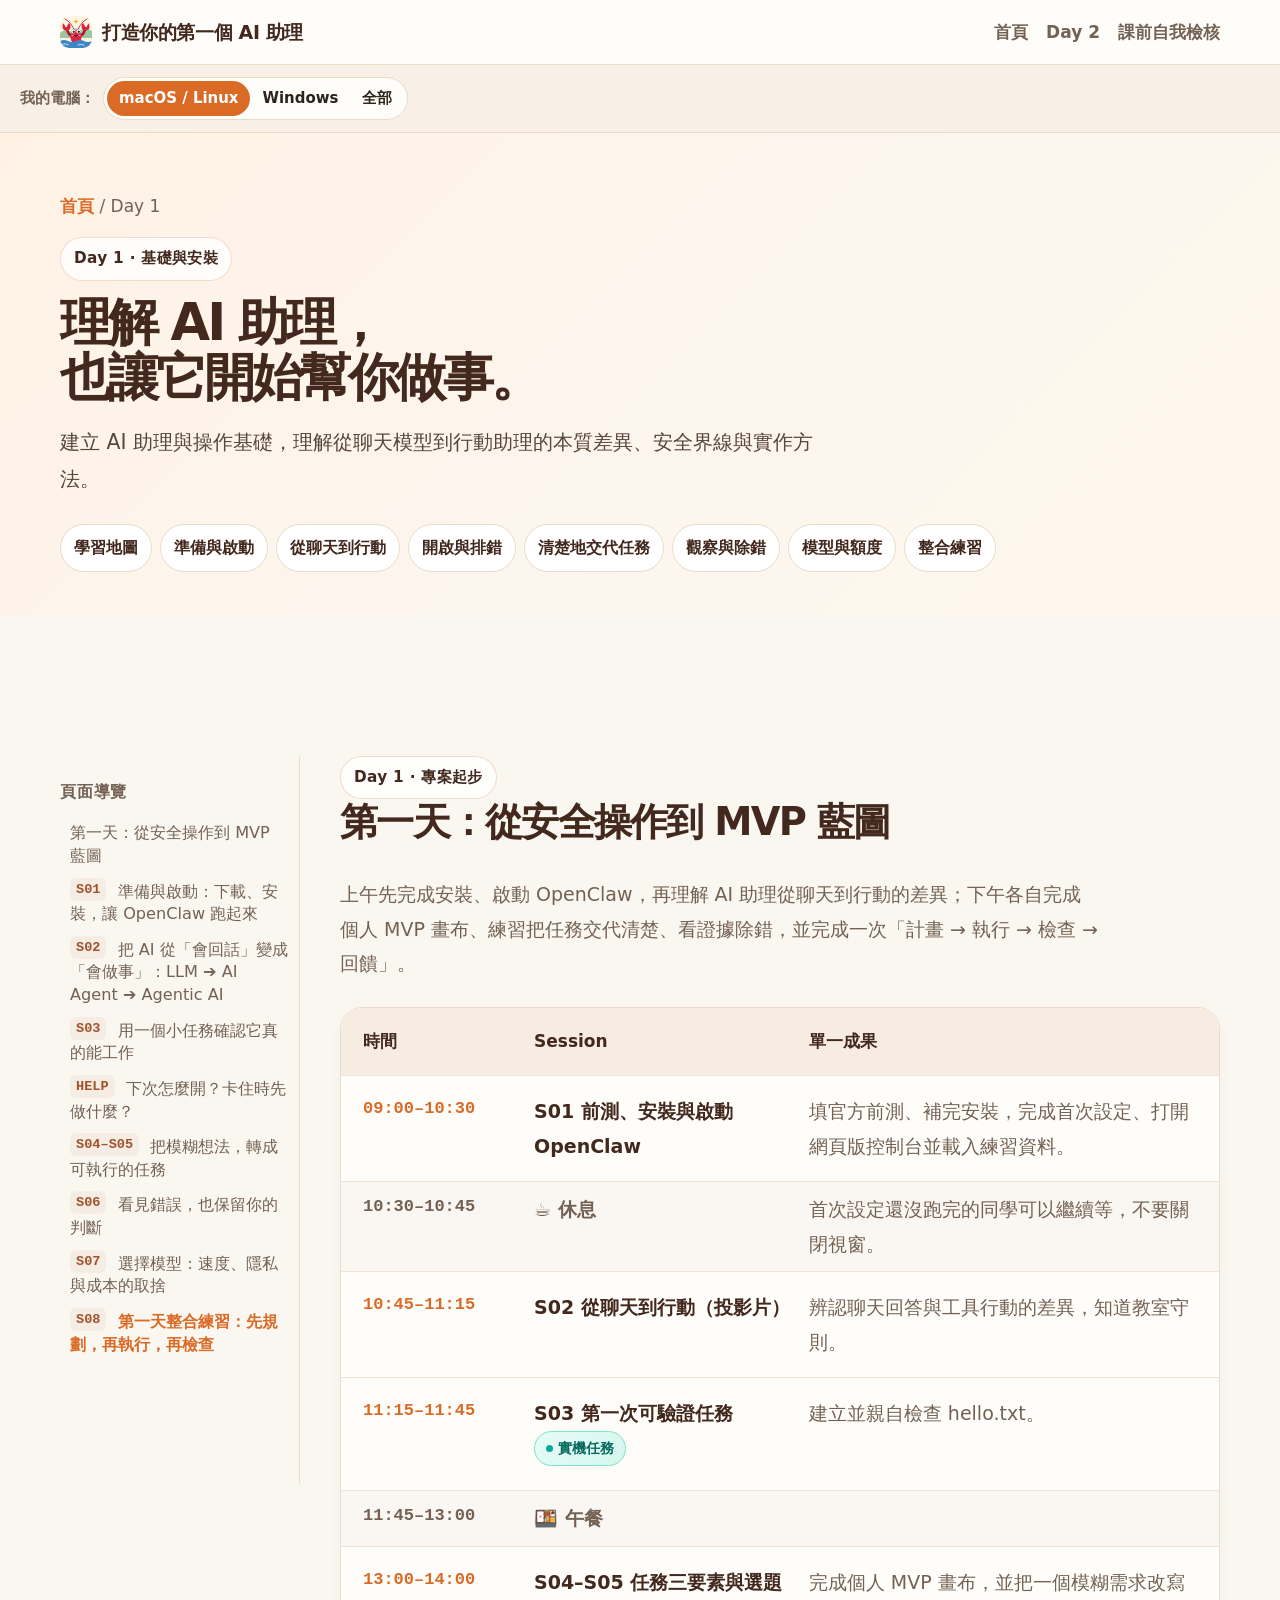
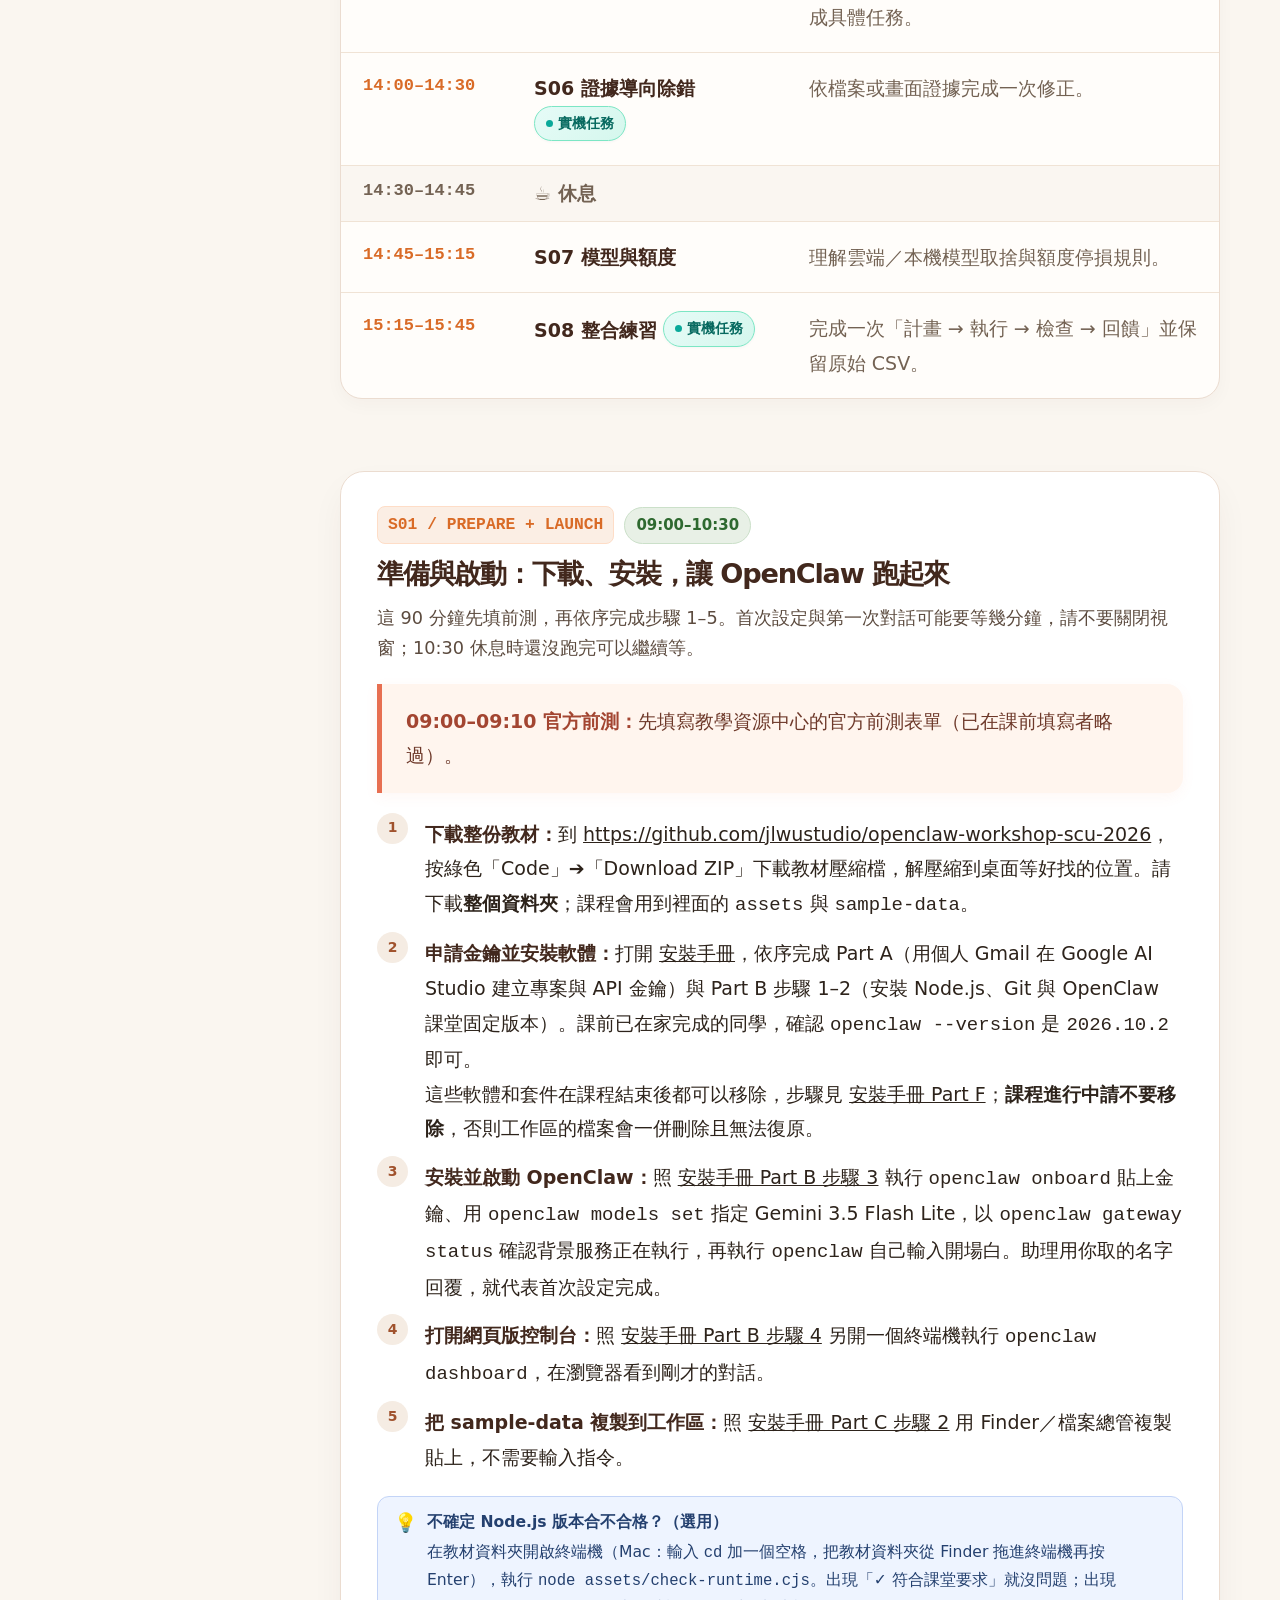
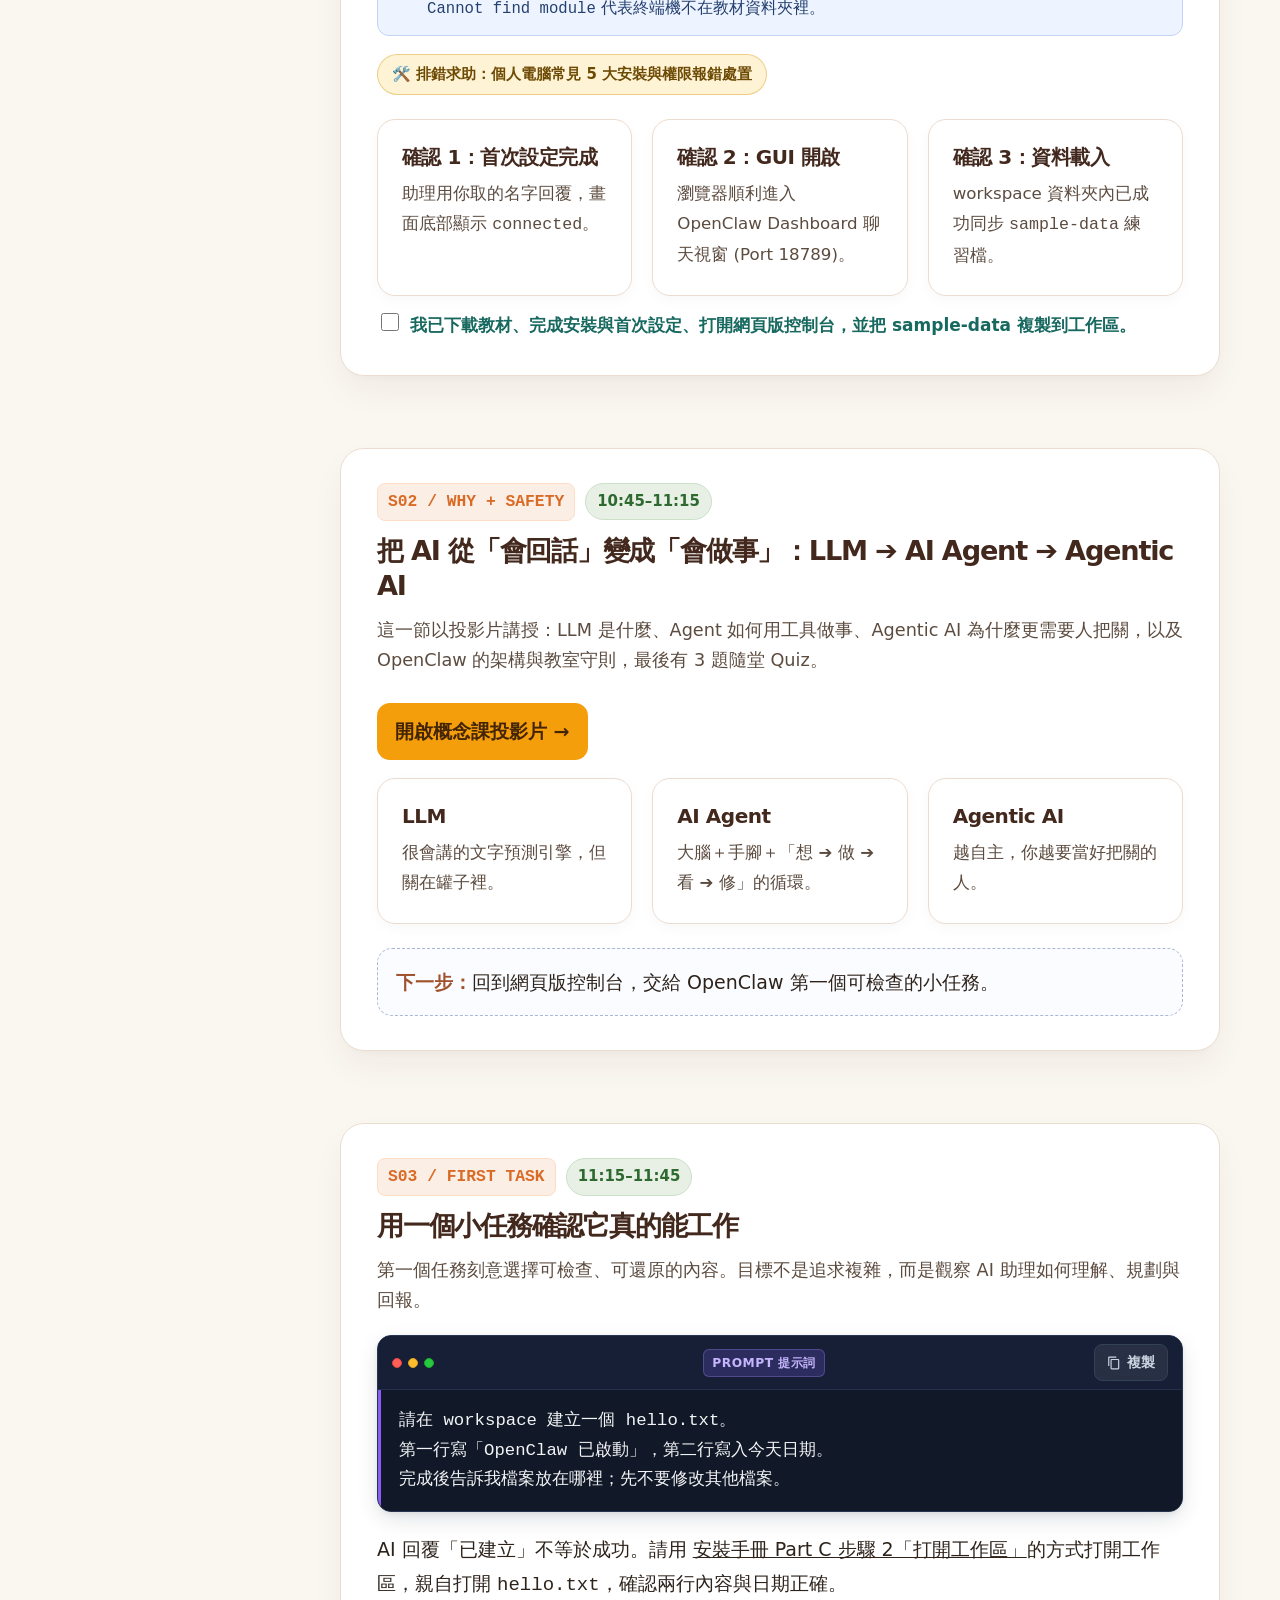
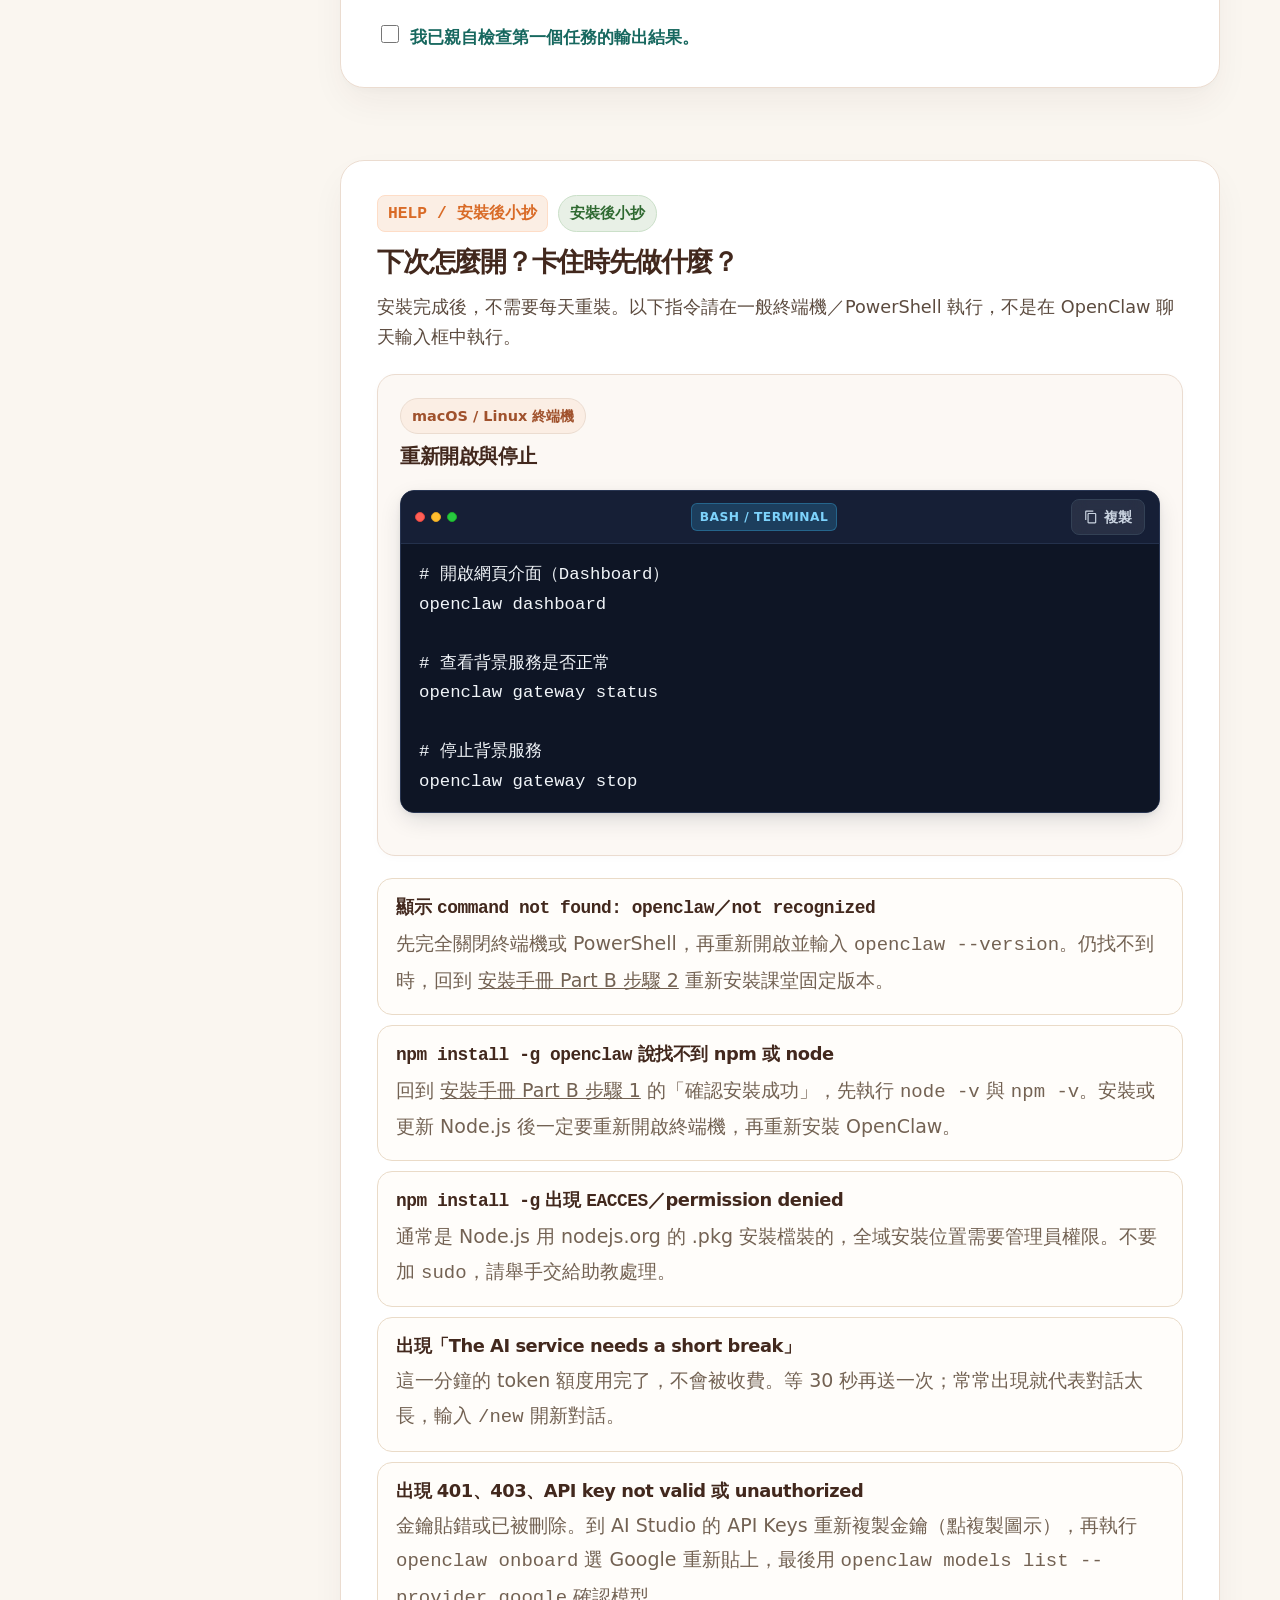
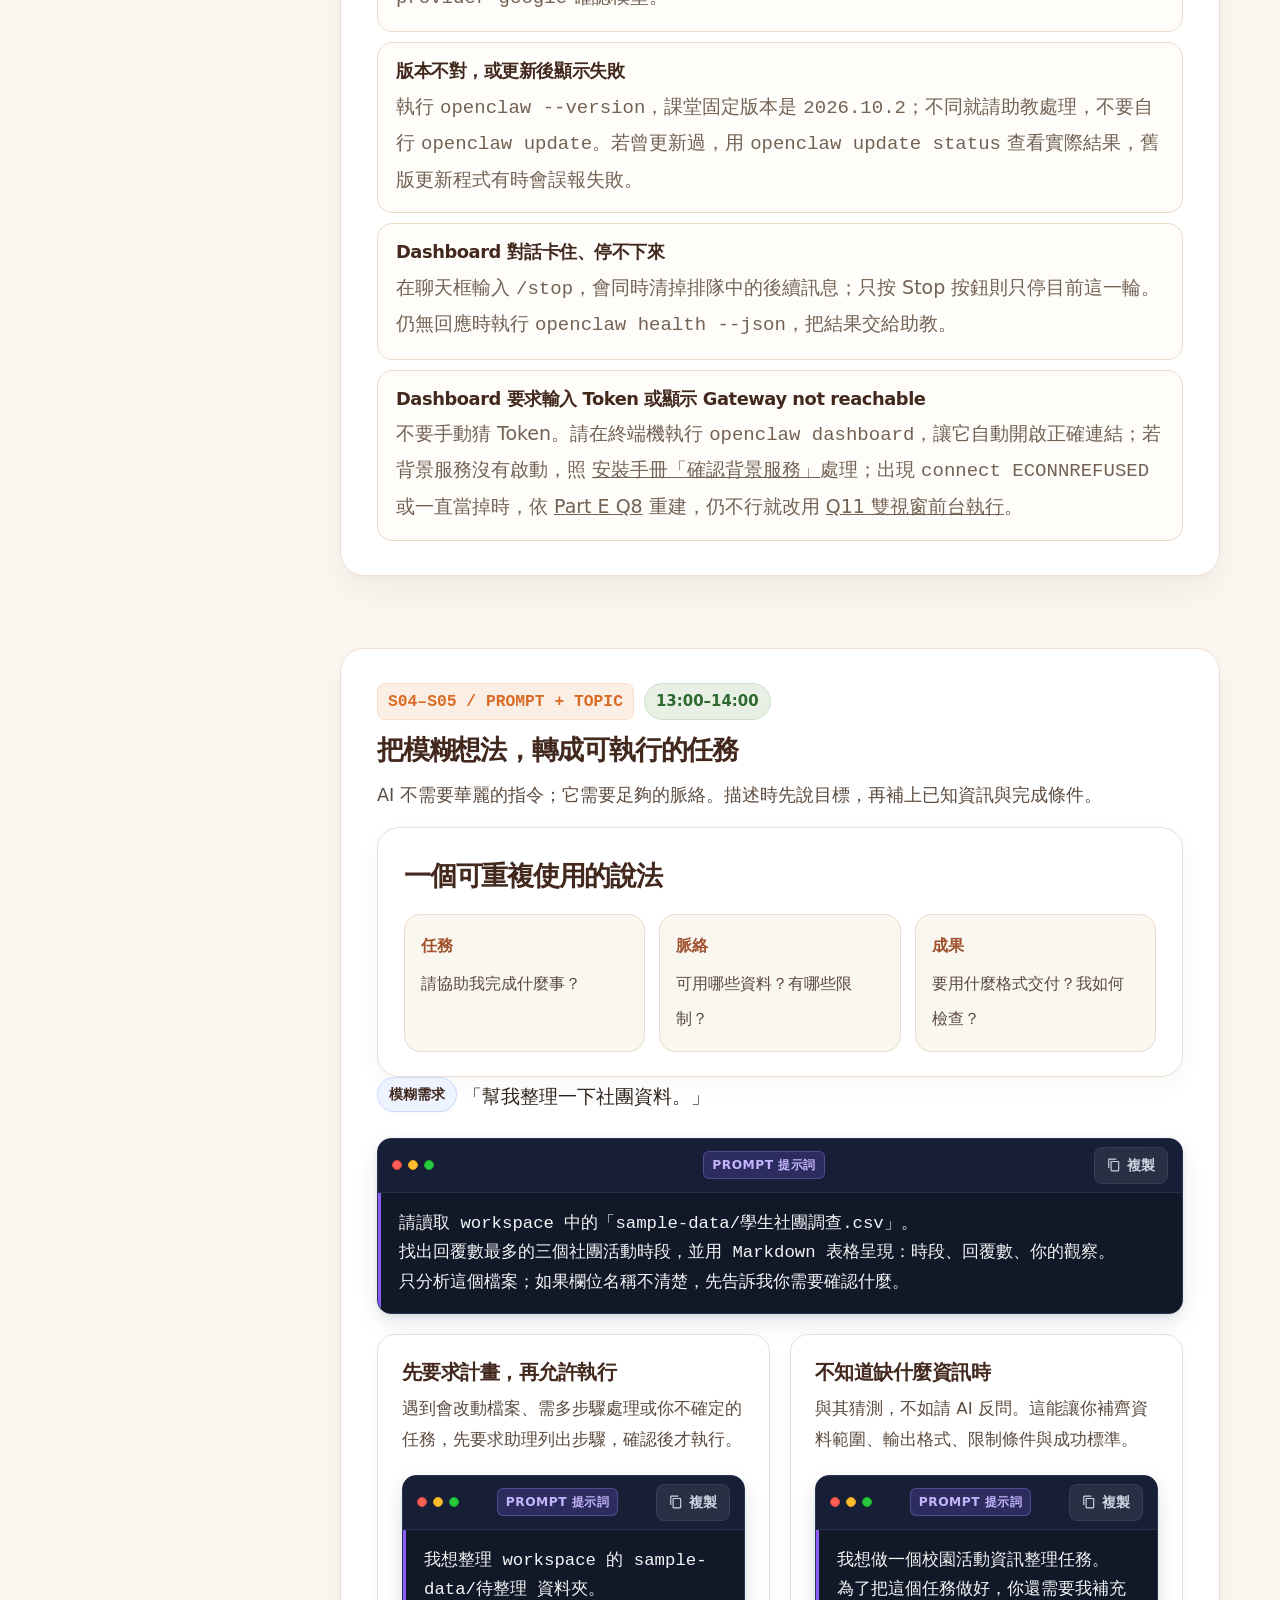
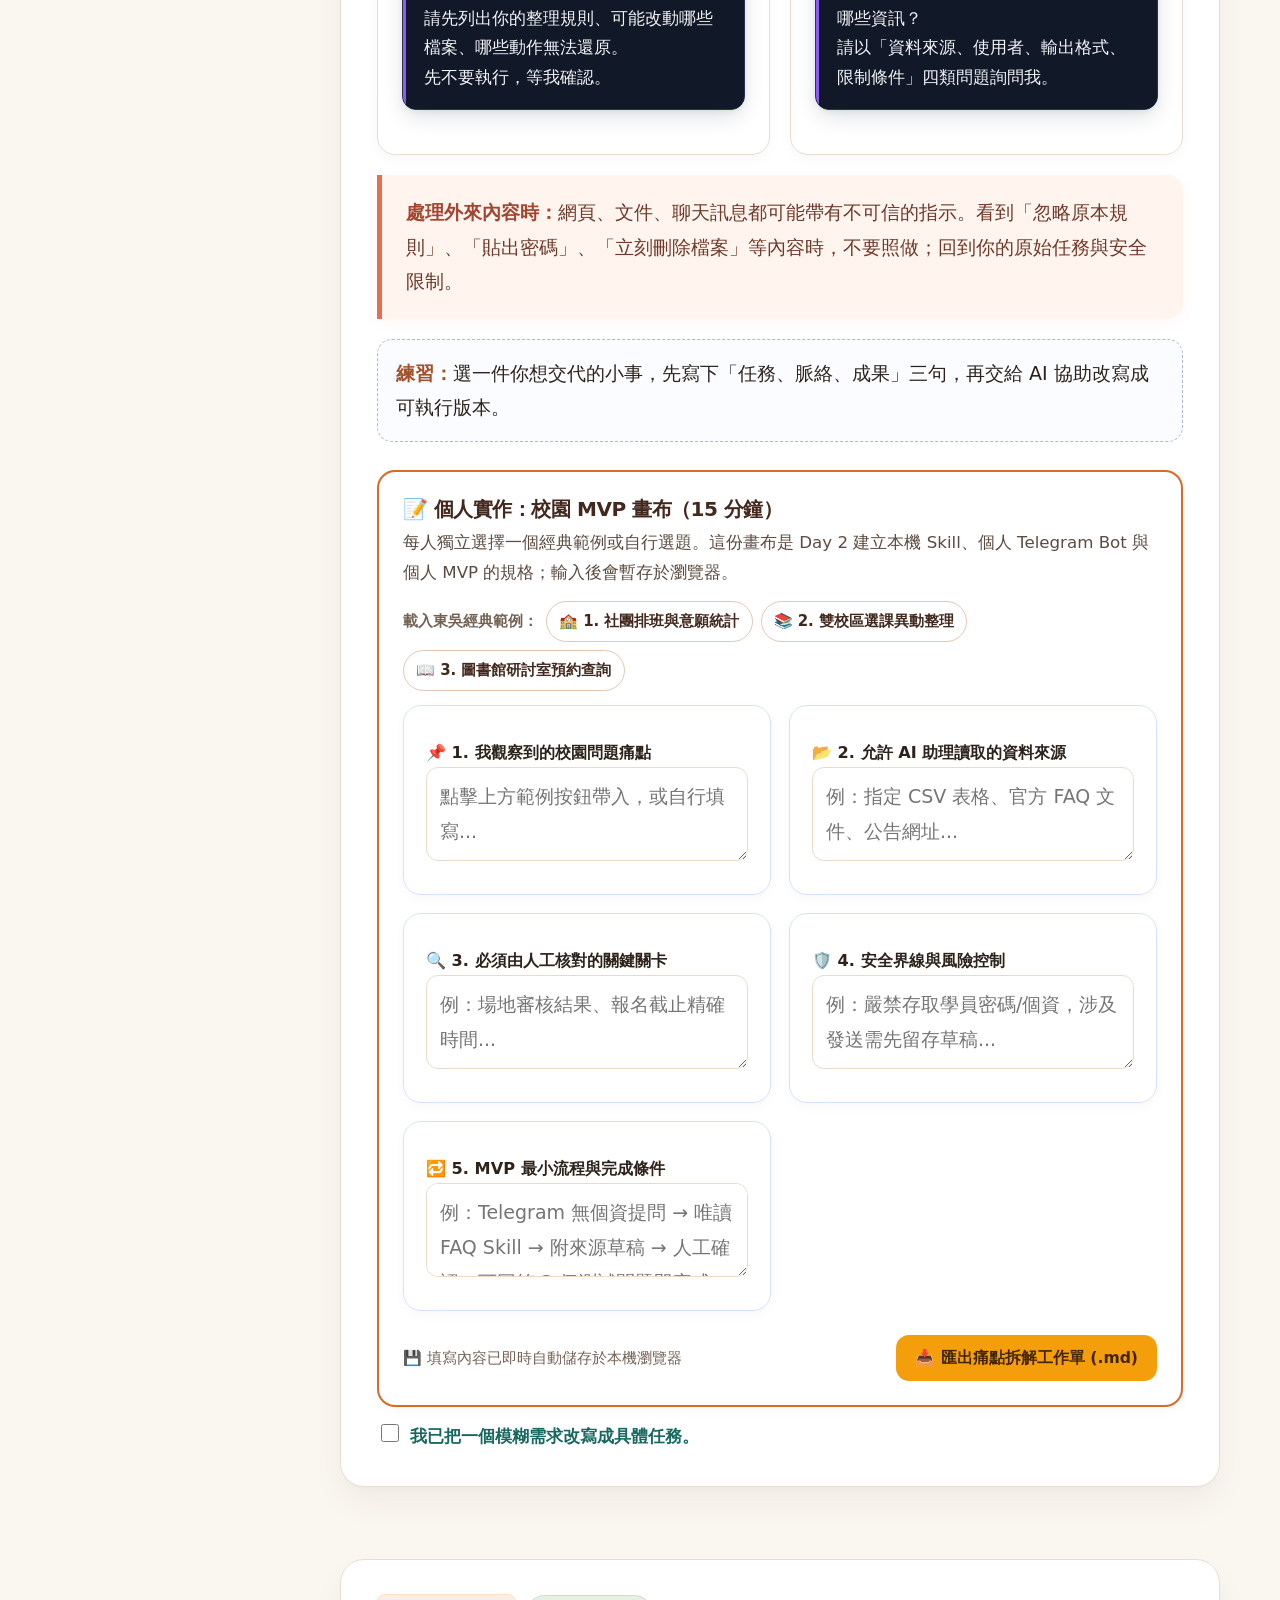
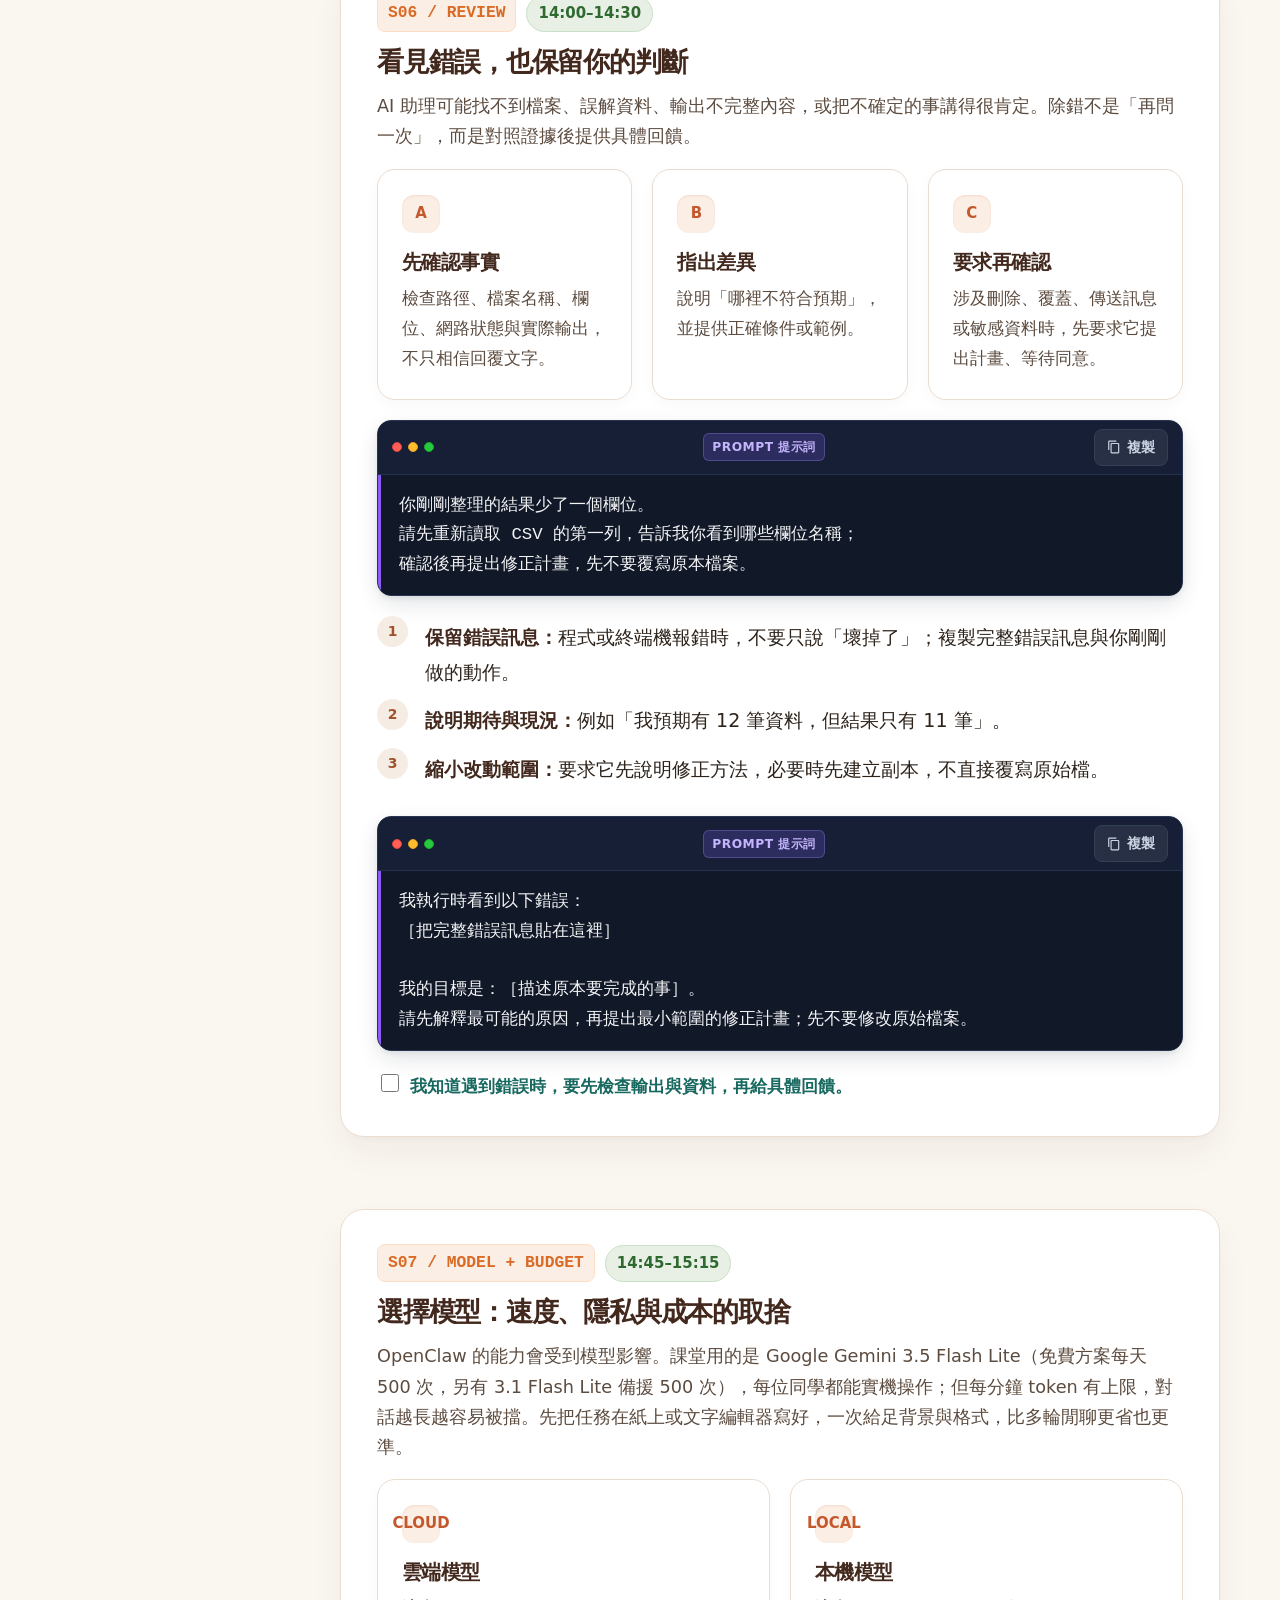
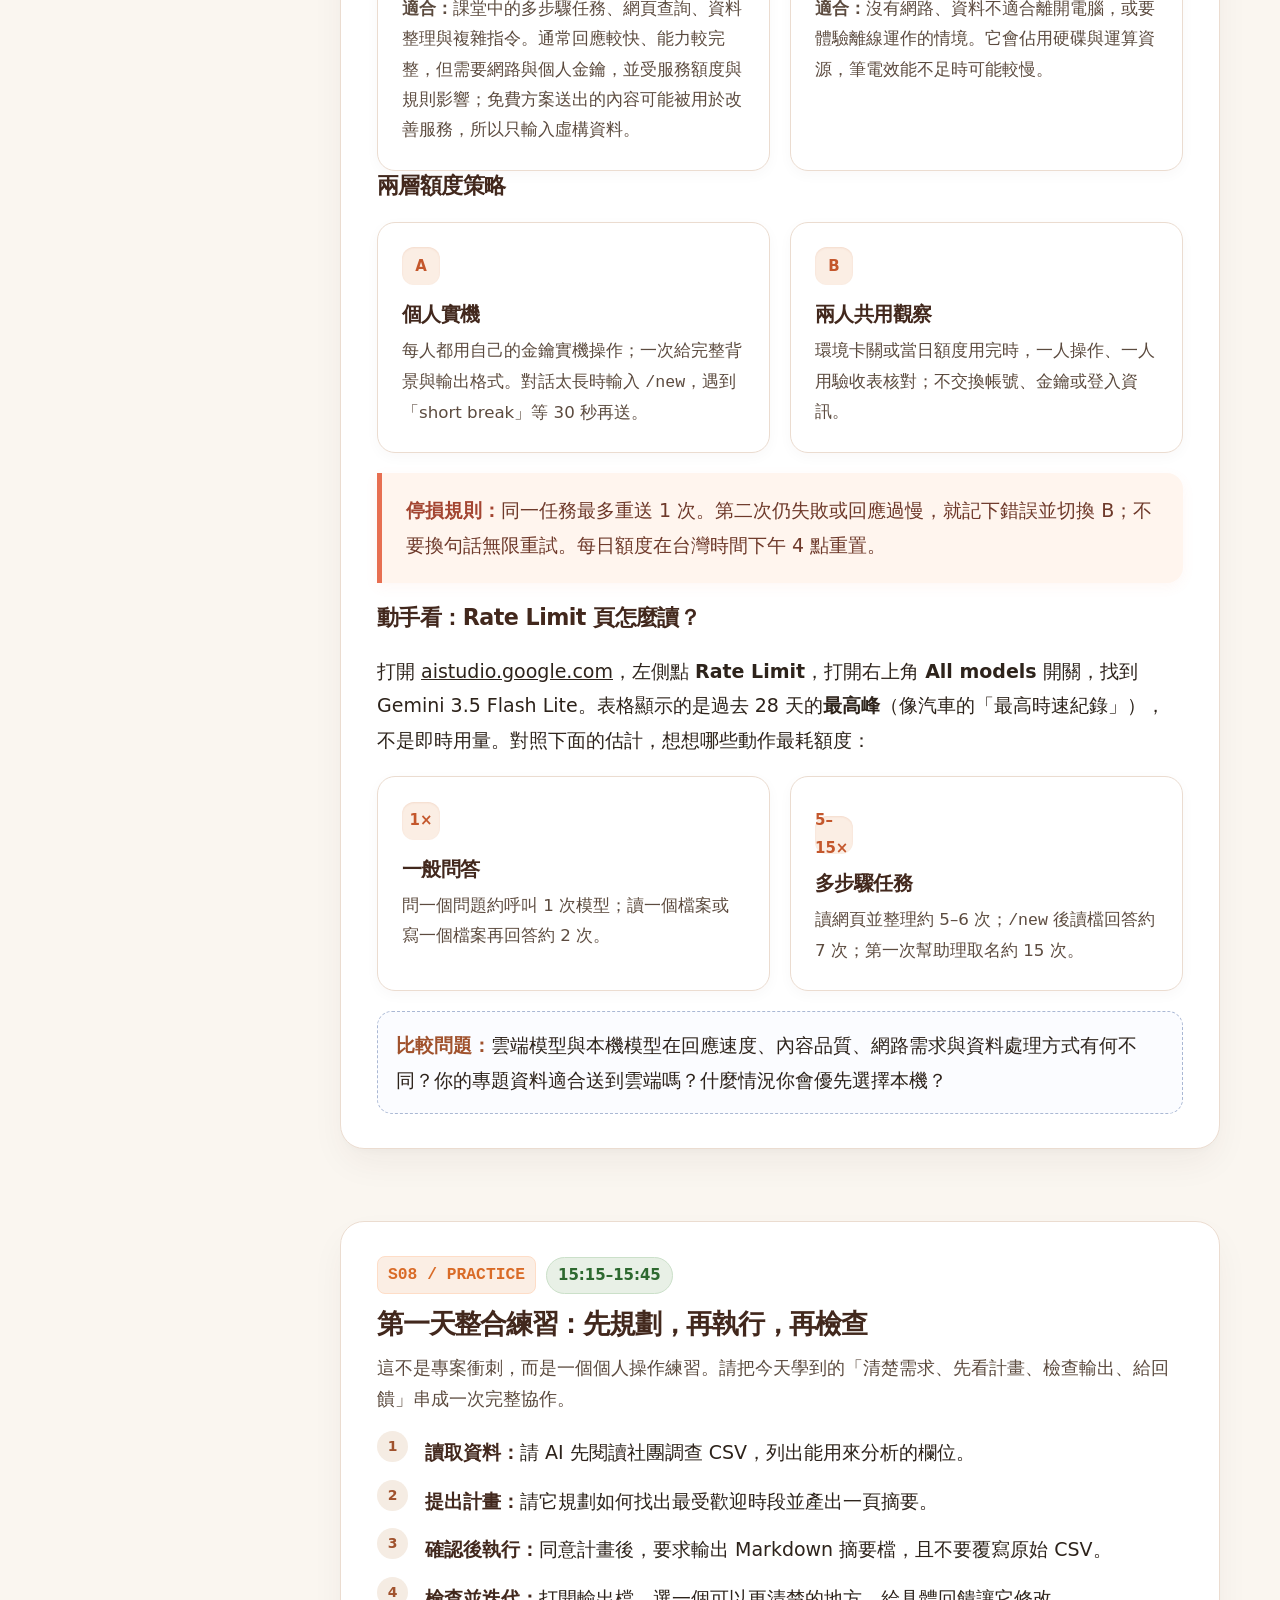
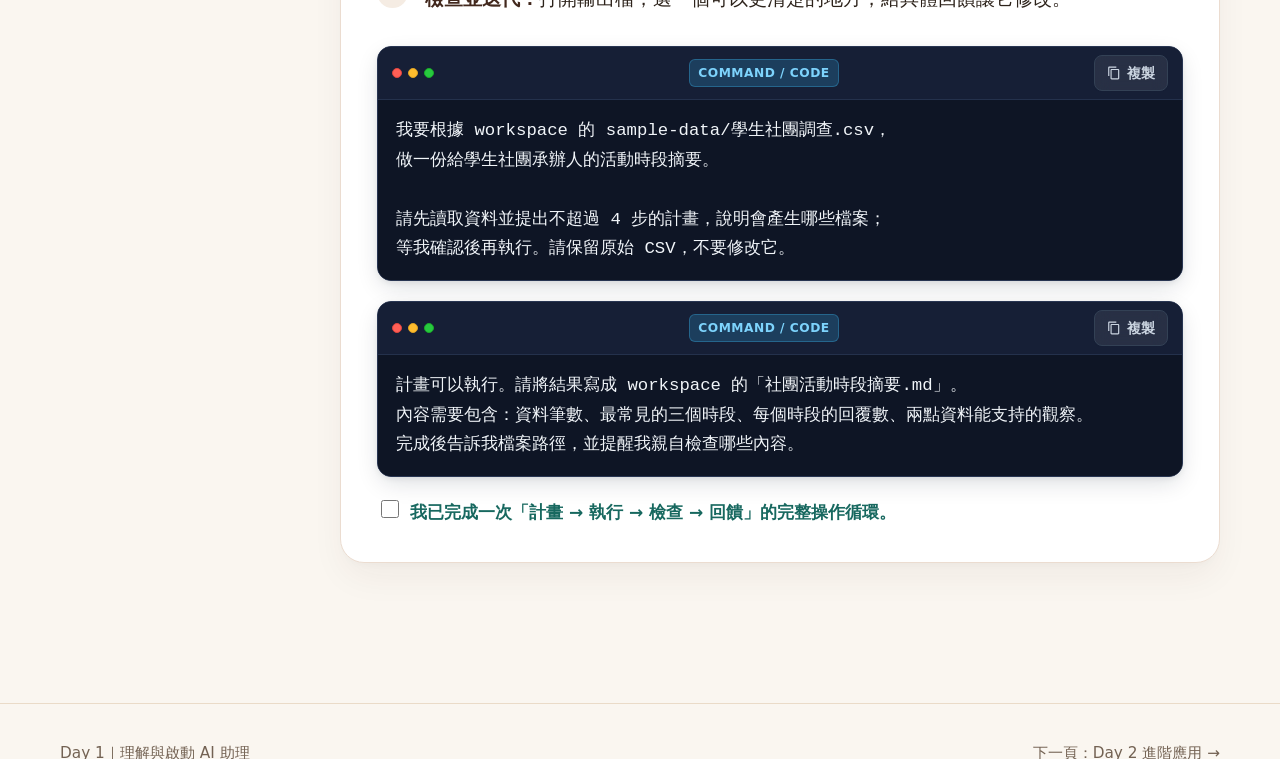
==== commit 8139cb1d: "SCU Openclaw 工作坊教材" ====
--- a/day1-foundations.html
+++ b/day1-foundations.html
@@ -27,7 +27,6 @@
         <div class="schedule-row" role="row"><div class="time">14:45–15:15</div><div class="topic">S07 模型與額度</div><div class="outcome">理解雲端／本機模型取捨與額度停損規則。</div></div>
         <div class="schedule-row" role="row"><div class="time">15:15–15:45</div><div class="topic">S08 整合練習〔實機〕</div><div class="outcome">完成一次「計畫 → 執行 → 檢查 → 回饋」並保留原始 CSV。</div></div>
       </div>
-      <div class="notice"><strong>Day 1 停損與專案規則：</strong>個人環境排錯超過 5 分鐘，立即切換到結對操作；每位同學都要參與 MVP 規格與驗收，不讓安裝問題吃掉專案時間。</div>
     </section>
     <section class="lesson" id="prepare">
       <div class="lesson-meta"><span class="lesson-number">S01 / PREPARE + LAUNCH</span><span class="duration">09:00–10:30</span></div>
@@ -38,7 +37,7 @@
         <li><strong>下載整份教材：</strong>到 <a href="https://github.com/jlwustudio/openclaw-workshop-scu-2026" target="_blank" rel="noopener">https://github.com/jlwustudio/openclaw-workshop-scu-2026</a>，按綠色「Code」➔「Download ZIP」下載教材壓縮檔，解壓縮到桌面等好找的位置。請下載<b>整個資料夾</b>；課程會用到裡面的 <code>assets</code> 與 <code>sample-data</code>。</li>
         <li><strong>申請金鑰並安裝軟體：</strong>打開 <a href="openclaw-install-guide.html">安裝手冊</a>，依序完成 Part A（用個人 Gmail 在 Google AI Studio 建立專案與 API 金鑰）與 Part B 步驟 1–2（安裝 Node.js、Git 與 OpenClaw 課堂固定版本）。課前已在家完成的同學，確認 <code>openclaw --version</code> 是 <code>2026.10.2</code> 即可。
           <br>這些軟體和套件在課程結束後都可以移除，步驟見 <a href="openclaw-install-guide.html#partF">安裝手冊 Part F</a>；<b>課程進行中請不要移除</b>，否則工作區的檔案會一併刪除且無法復原。</li>
-        <li id="manual-setup-guide"><strong>安裝並啟動 OpenClaw：</strong>照 <a href="openclaw-install-guide.html#first-launch">安裝手冊 Part B 步驟 3</a> 執行 <code>openclaw onboard</code> 貼上金鑰、用 <code>openclaw models set</code> 指定 Gemini 3.5 Flash Lite，再執行 <code>openclaw</code> 自己輸入開場白。助理用你取的名字回覆，就代表首次設定完成。</li>
+        <li id="manual-setup-guide"><strong>安裝並啟動 OpenClaw：</strong>照 <a href="openclaw-install-guide.html#first-launch">安裝手冊 Part B 步驟 3</a> 執行 <code>openclaw onboard</code> 貼上金鑰、用 <code>openclaw models set</code> 指定 Gemini 3.5 Flash Lite，以 <code>openclaw gateway status</code> 確認背景服務正在執行，再執行 <code>openclaw</code> 自己輸入開場白。助理用你取的名字回覆，就代表首次設定完成。</li>
         <li><strong>打開網頁版控制台：</strong>照 <a href="openclaw-install-guide.html#open-dashboard">安裝手冊 Part B 步驟 4</a> 另開一個終端機執行 <code>openclaw dashboard</code>，在瀏覽器看到剛才的對話。</li>
         <li><strong>把 sample-data 複製到工作區：</strong>照 <a href="openclaw-install-guide.html#copy-sample-data">安裝手冊 Part C 步驟 2</a> 用 Finder／檔案總管複製貼上，不需要輸入指令。</li>
       </ol>
@@ -46,7 +45,6 @@
         <span class="tip-title">不確定 Node.js 版本合不合格？（選用）</span>
         <p>在教材資料夾開啟終端機（<span data-os="mac">Mac：輸入 <code>cd</code> 加一個空格，把教材資料夾從 Finder 拖進終端機再按 Enter</span><span data-os="win">Windows：在檔案總管打開教材資料夾，點上方網址列輸入 <code>powershell</code> 按 Enter</span>），執行 <code>node assets/check-runtime.cjs</code>。出現「✓ 符合課堂要求」就沒問題；出現 <code>Cannot find module</code> 代表終端機不在教材資料夾裡。</p>
       </div>
-      <div class="notice"><strong>卡住時：</strong>同一個問題超過 5 分鐘就舉手找助教，或先和隔壁同學結對；學校或公司管理的電腦可能無法安裝軟體，請與同學結對觀察。</div>
       <div style="margin-top: 14px;">
         <button type="button" class="btn-modal-trigger sun" data-modal-target="#modal-troubleshooting" data-modal-title="🔧 疑難雜症排除：5 大常見電腦環境地雷處置">🛠️ 排錯求助：個人電腦常見 5 大安裝與權限報錯處置</button>
       </div>
@@ -111,7 +109,7 @@
         <article class="faq-row"><h3>出現 401、403、API key not valid 或 unauthorized</h3><p>金鑰貼錯或已被刪除。到 AI Studio 的 API Keys 重新複製金鑰（點複製圖示），再執行 <code>openclaw onboard</code> 選 Google 重新貼上，最後用 <code>openclaw models list --provider google</code> 確認模型。</p></article>
         <article class="faq-row"><h3>版本不對，或更新後顯示失敗</h3><p>執行 <code>openclaw --version</code>，課堂固定版本是 <code>2026.10.2</code>；不同就請助教處理，不要自行 <code>openclaw update</code>。若曾更新過，用 <code>openclaw update status</code> 查看實際結果，舊版更新程式有時會誤報失敗。</p></article>
         <article class="faq-row"><h3>Dashboard 對話卡住、停不下來</h3><p>在聊天框輸入 <code>/stop</code>，會同時清掉排隊中的後續訊息；只按 Stop 按鈕則只停目前這一輪。仍無回應時執行 <code>openclaw health --json</code>，把結果交給助教。</p></article>
-        <article class="faq-row"><h3>Dashboard 要求輸入 Token 或顯示 Gateway not reachable</h3><p>不要手動猜 Token。請在終端機執行 <code>openclaw dashboard</code>，讓它自動開啟正確連結；若背景服務沒有啟動，執行 <code>openclaw gateway install</code> 後再執行 <code>openclaw health</code>，仍不行就請助教協助。</p></article>
+        <article class="faq-row"><h3>Dashboard 要求輸入 Token 或顯示 Gateway not reachable</h3><p>不要手動猜 Token。請在終端機執行 <code>openclaw dashboard</code>，讓它自動開啟正確連結；若背景服務沒有啟動，照 <a href="openclaw-install-guide.html#check-gateway">安裝手冊「確認背景服務」</a>處理；出現 <code>connect ECONNREFUSED</code> 或一直當掉時，依 <a href="openclaw-install-guide.html#gateway-rebuild">Part E Q8</a> 重建，仍不行就改用 <a href="openclaw-install-guide.html#gateway-foreground">Q11 雙視窗前台執行</a>。</p></article>
       </div>
     </section>
 
@@ -268,11 +266,6 @@
 
     <h4>工作坊結束後想移除 OpenClaw？</h4>
     <p><b>課程進行中千萬不要移除</b>，會刪掉工作區所有檔案且無法復原。兩天課程結束後，再照 <a href="openclaw-install-guide.html#partF" target="_blank" style="color:var(--blue); font-weight:800;">安裝手冊 Part F</a> 逐步操作。</p>
-
-    <div class="notice" style="margin-top:16px;">
-      <strong>⏱️ 課堂 5 分鐘停損原則：</strong>若個人電腦排錯超過 5 分鐘仍未解決，請立即與同桌同學<strong>結對觀察</strong>，並請助教協助排錯。<br>
-      👉 更多圖解排錯請參閱：<a href="openclaw-install-guide.html#partE" target="_blank" style="color:var(--blue); font-weight:800;">本機排錯 FAQ 完整指南 ↗</a>
-    </div>
   </div>
 
 
